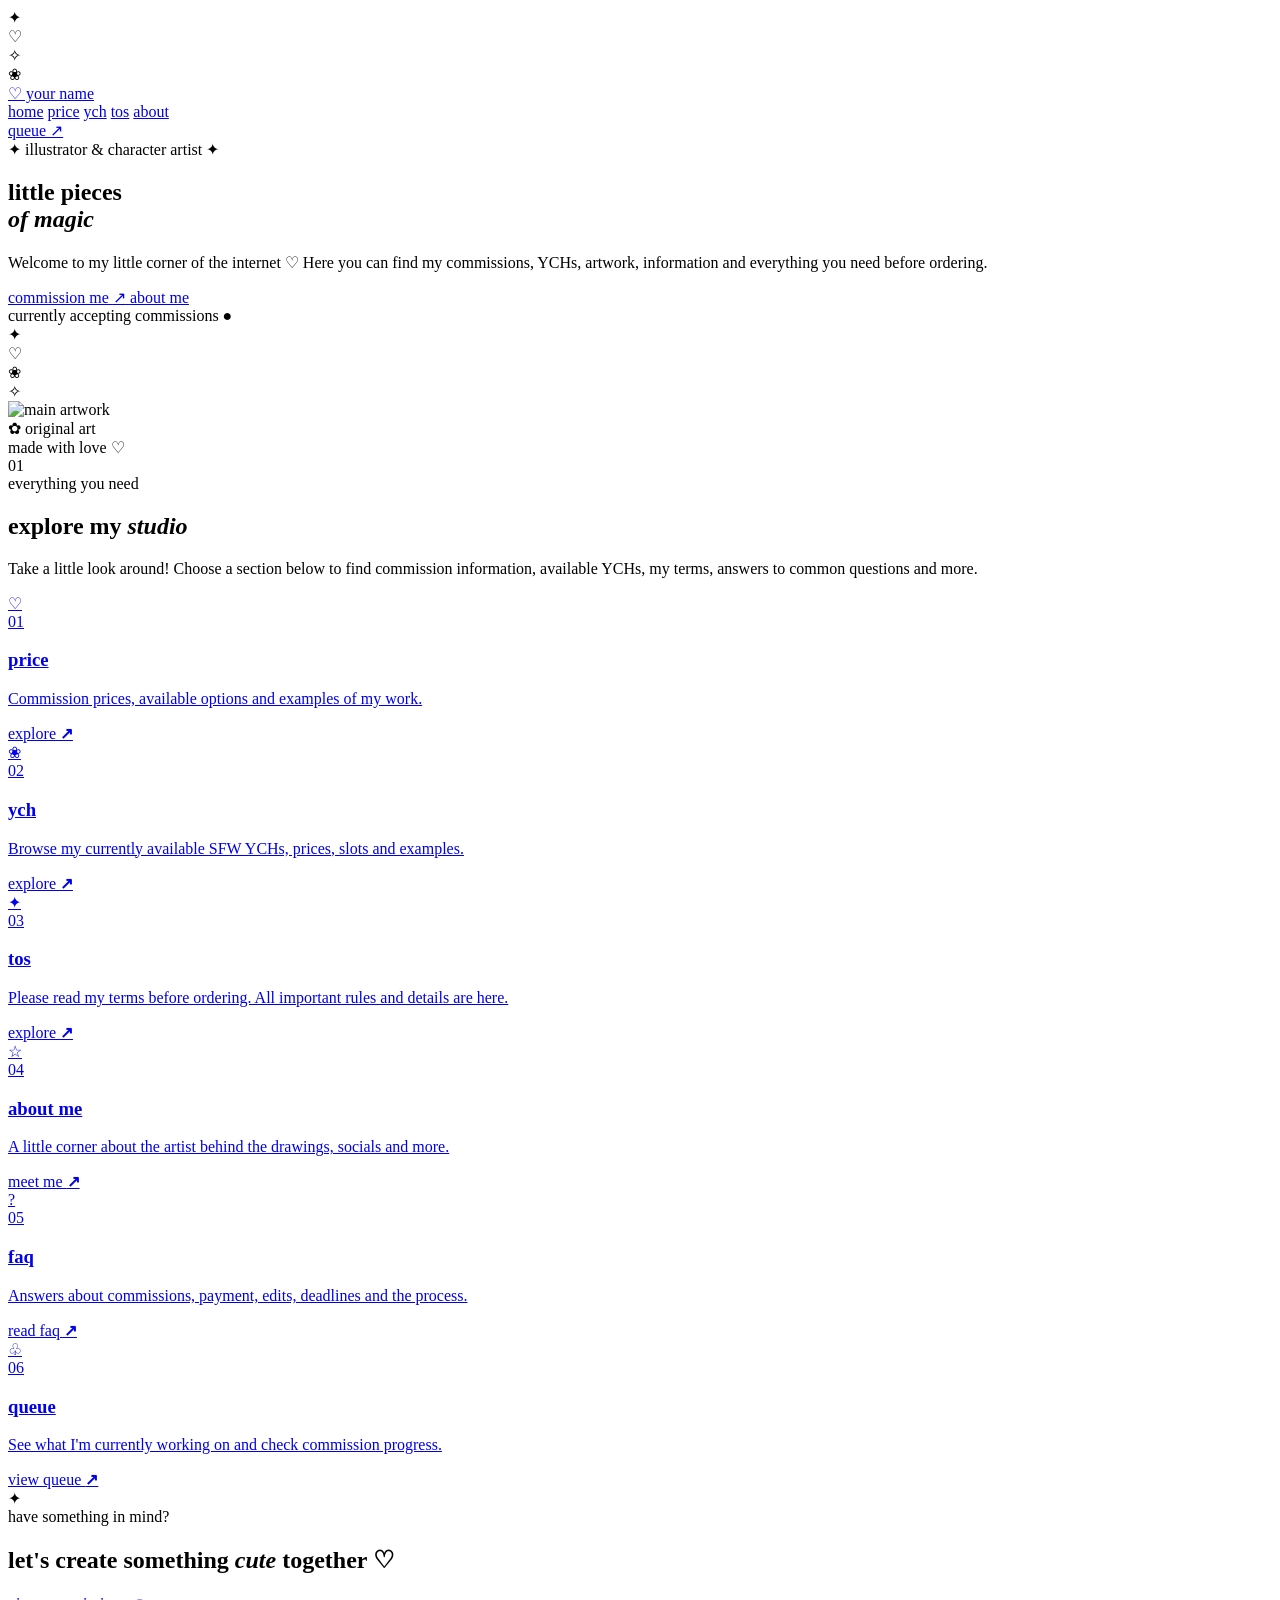
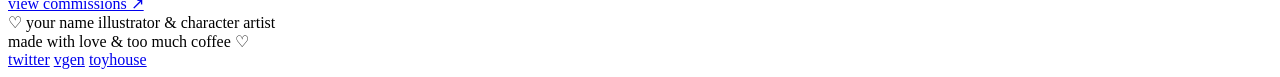
==== index.html @ 86d40942 "Create index.html" ====
<!DOCTYPE html>
<html lang="en">
<head>
    <meta charset="UTF-8">
    <meta name="viewport" content="width=device-width, initial-scale=1.0">

    <title>♡ artist portfolio</title>

    <link rel="stylesheet" href="css/style.css">

    <!-- Google Fonts -->
    <link rel="preconnect" href="https://fonts.googleapis.com">
    <link rel="preconnect" href="https://fonts.gstatic.com" crossorigin>

    <link href="https://fonts.googleapis.com/css2?family=DM+Sans:wght@400;500;600&family=Playfair+Display:ital,wght@0,500;0,600;1,500&display=swap" rel="stylesheet">
</head>

<body>

<!-- =========================================================
     FLOATING DECORATIONS
========================================================= -->

<div class="decor decor-1">✦</div>
<div class="decor decor-2">♡</div>
<div class="decor decor-3">✧</div>
<div class="decor decor-4">❀</div>


<!-- =========================================================
     MAIN PAGE
========================================================= -->

<main class="page">

    <!-- TOP NAV -->
    <header class="topbar">

        <a href="index.html" class="logo">
            <span>♡</span>
            your name
        </a>

        <nav class="navigation">
            <a href="index.html" class="active">home</a>
            <a href="price.html">price</a>
            <a href="ych.html">ych</a>
            <a href="tos.html">tos</a>
            <a href="about.html">about</a>
        </nav>

        <a href="queue.html" class="queue-mini">
            queue ↗
        </a>

    </header>


    <!-- =====================================================
         HERO
    ====================================================== -->

    <section class="hero">

        <!-- LEFT -->
        <div class="hero-content">

            <div class="tiny-label">
                ✦ illustrator & character artist ✦
            </div>

            <h1>
                little pieces<br>
                <em>of magic</em>
            </h1>

            <p class="hero-description">
                Welcome to my little corner of the internet ♡
                Here you can find my commissions, YCHs, artwork,
                information and everything you need before ordering.
            </p>

            <div class="hero-buttons">

                <a href="price.html" class="button primary">
                    commission me
                    <span>↗</span>
                </a>

                <a href="about.html" class="button secondary">
                    about me
                </a>

            </div>

            <div class="hero-note">
                currently accepting commissions
                <span>●</span>
            </div>

        </div>


        <!-- RIGHT IMAGE -->
        <div class="hero-art">

            <div class="art-frame">

                <div class="art-corner top-left">✦</div>
                <div class="art-corner top-right">♡</div>
                <div class="art-corner bottom-left">❀</div>
                <div class="art-corner bottom-right">✧</div>

                <img src="images/main.png" alt="main artwork">

            </div>

            <div class="floating-tag tag-one">
                ✿ original art
            </div>

            <div class="floating-tag tag-two">
                made with love ♡
            </div>

        </div>

    </section>


    <!-- =====================================================
         INTRO
    ====================================================== -->

    <section class="intro">

        <div class="section-heading">

            <span class="section-number">01</span>

            <div>
                <span class="small-title">everything you need</span>

                <h2>
                    explore my <em>studio</em>
                </h2>
            </div>

        </div>

        <p class="intro-text">
            Take a little look around! Choose a section below
            to find commission information, available YCHs,
            my terms, answers to common questions and more.
        </p>

    </section>


    <!-- =====================================================
         MENU CARDS
    ====================================================== -->

    <section class="menu-grid">


        <!-- PRICE -->
        <a href="price.html" class="menu-card">

            <div class="card-icon">
                ♡
            </div>

            <div class="card-content">

                <span class="card-number">01</span>

                <h3>price</h3>

                <p>
                    Commission prices, available options
                    and examples of my work.
                </p>

                <span class="card-link">
                    explore <b>↗</b>
                </span>

            </div>

        </a>


        <!-- YCH -->
        <a href="ych.html" class="menu-card">

            <div class="card-icon">
                ❀
            </div>

            <div class="card-content">

                <span class="card-number">02</span>

                <h3>ych</h3>

                <p>
                    Browse my currently available SFW YCHs,
                    prices, slots and examples.
                </p>

                <span class="card-link">
                    explore <b>↗</b>
                </span>

            </div>

        </a>


        <!-- TOS -->
        <a href="tos.html" class="menu-card">

            <div class="card-icon">
                ✦
            </div>

            <div class="card-content">

                <span class="card-number">03</span>

                <h3>tos</h3>

                <p>
                    Please read my terms before ordering.
                    All important rules and details are here.
                </p>

                <span class="card-link">
                    explore <b>↗</b>
                </span>

            </div>

        </a>


        <!-- ABOUT -->
        <a href="about.html" class="menu-card">

            <div class="card-icon">
                ☆
            </div>

            <div class="card-content">

                <span class="card-number">04</span>

                <h3>about me</h3>

                <p>
                    A little corner about the artist behind
                    the drawings, socials and more.
                </p>

                <span class="card-link">
                    meet me <b>↗</b>
                </span>

            </div>

        </a>


        <!-- FAQ -->
        <a href="faq.html" class="menu-card">

            <div class="card-icon">
                ?
            </div>

            <div class="card-content">

                <span class="card-number">05</span>

                <h3>faq</h3>

                <p>
                    Answers about commissions, payment,
                    edits, deadlines and the process.
                </p>

                <span class="card-link">
                    read faq <b>↗</b>
                </span>

            </div>

        </a>


        <!-- QUEUE -->
        <a href="queue.html" class="menu-card featured">

            <div class="card-icon">
                ♧
            </div>

            <div class="card-content">

                <span class="card-number">06</span>

                <h3>queue</h3>

                <p>
                    See what I'm currently working on
                    and check commission progress.
                </p>

                <span class="card-link">
                    view queue <b>↗</b>
                </span>

            </div>

        </a>

    </section>


    <!-- =====================================================
         LITTLE CTA
    ====================================================== -->

    <section class="cta">

        <div class="cta-decoration">✦</div>

        <div>

            <span class="small-title">
                have something in mind?
            </span>

            <h2>
                let's create something
                <em>cute</em> together ♡
            </h2>

        </div>

        <a href="price.html" class="button primary">
            view commissions ↗
        </a>

    </section>


    <!-- =====================================================
         FOOTER
    ====================================================== -->

    <footer>

        <div class="footer-left">
            <span class="footer-logo">♡ your name</span>
            <span>illustrator & character artist</span>
        </div>

        <div class="footer-center">
            made with love & too much coffee ♡
        </div>

        <div class="footer-right">

            <a href="#" target="_blank">twitter</a>
            <a href="#" target="_blank">vgen</a>
            <a href="#" target="_blank">toyhouse</a>

        </div>

    </footer>

</main>

</body>
</html>
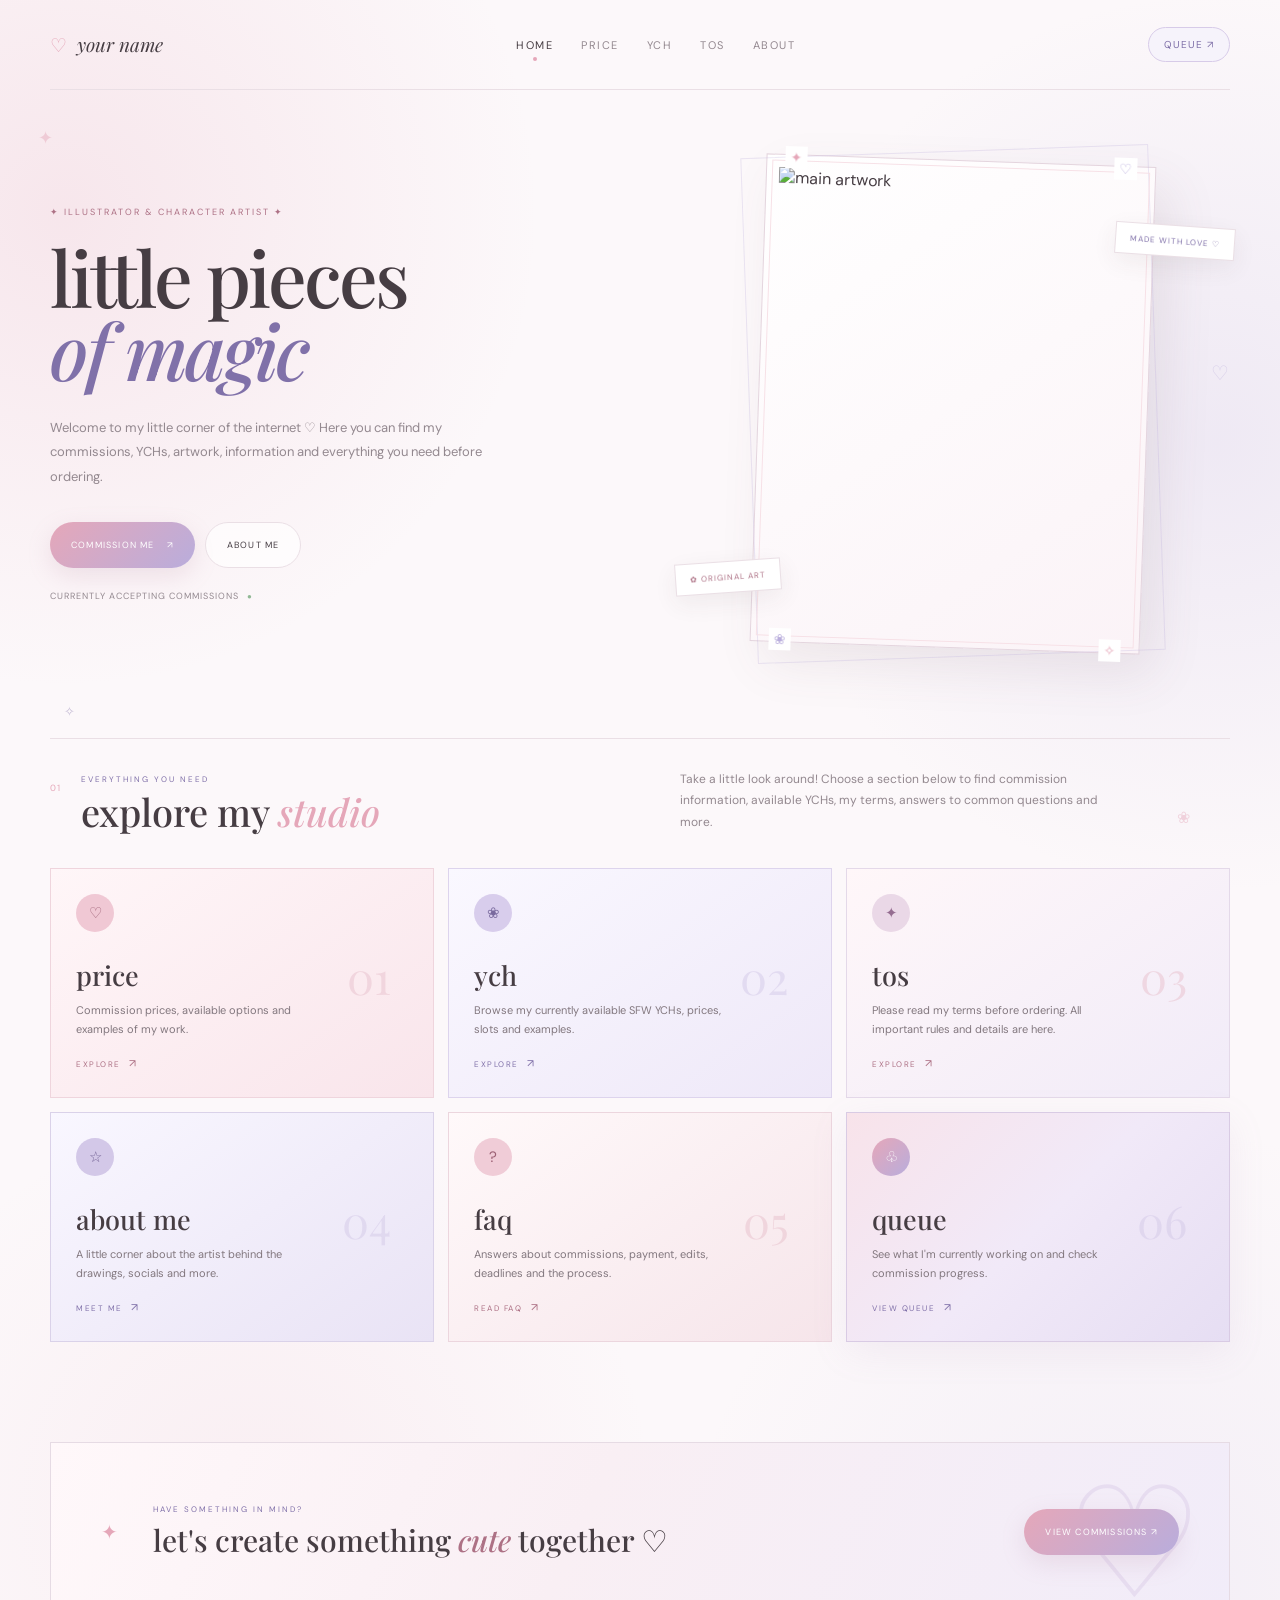
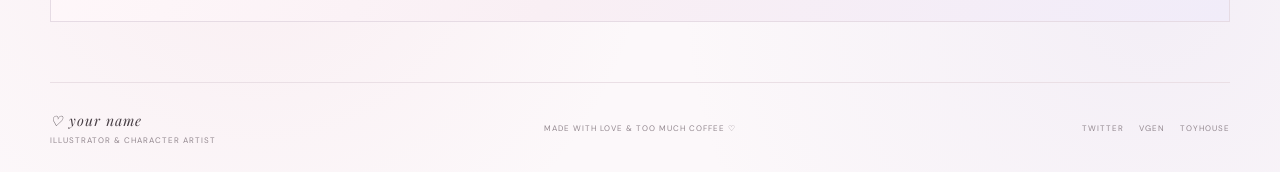
==== commit 2eacdd29: "Update index.html" ====
--- a/index.html
+++ b/index.html
@@ -45,7 +45,7 @@
             <a href="index.html" class="active">home</a>
             <a href="price.html">price</a>
             <a href="ych.html">ych</a>
-            <a href="tos.html">tos</a>
+            <a href="faq">tos</a>
             <a href="about.html">about</a>
         </nav>
 
--- a/css/style.css
+++ b/css/style.css
@@ -0,0 +1,1464 @@
+/* =========================================================
+   ✦ WEBSITE
+   soft pink + lavender edition
+========================================================= */
+
+:root {
+
+    /* MAIN PALETTE */
+    --bg: #fcf8fa;
+    --paper: #ffffff;
+
+    --pink: #e5a7b9;
+    --pink-dark: #ad7185;
+    --pink-light: #f7e1e7;
+    --pink-pale: #fdf0f4;
+
+    --lavender: #b9addc;
+    --lavender-dark: #8071a9;
+    --lavender-light: #ebe6f6;
+    --lavender-pale: #f6f3fb;
+
+    --text: #463d43;
+    --muted: #93888f;
+
+    --border: #eadfe5;
+
+    --serif: "Playfair Display", serif;
+    --sans: "DM Sans", sans-serif;
+}
+
+
+/* =========================================================
+   RESET
+========================================================= */
+
+* {
+    box-sizing: border-box;
+    margin: 0;
+    padding: 0;
+}
+
+html {
+    scroll-behavior: smooth;
+}
+
+body {
+
+    color: var(--text);
+
+    font-family: var(--sans);
+
+    min-height: 100vh;
+
+    overflow-x: hidden;
+
+    background:
+
+        /* pink glow */
+        radial-gradient(
+            circle at 5% 12%,
+            rgba(229,167,185,.22),
+            transparent 24%
+        ),
+
+        /* lavender glow */
+        radial-gradient(
+            circle at 95% 25%,
+            rgba(185,173,220,.20),
+            transparent 25%
+        ),
+
+        /* lower pink */
+        radial-gradient(
+            circle at 20% 85%,
+            rgba(229,167,185,.12),
+            transparent 22%
+        ),
+
+        /* lower lavender */
+        radial-gradient(
+            circle at 90% 90%,
+            rgba(185,173,220,.13),
+            transparent 24%
+        ),
+
+        var(--bg);
+}
+
+a {
+    color: inherit;
+    text-decoration: none;
+}
+
+
+/* =========================================================
+   FLOATING DECORATIONS
+========================================================= */
+
+.decor {
+
+    position: fixed;
+
+    color: var(--pink);
+
+    opacity: .45;
+
+    pointer-events: none;
+
+    z-index: 0;
+
+    animation: float 5s ease-in-out infinite;
+}
+
+.decor-1 {
+    top: 14%;
+    left: 3%;
+    font-size: 18px;
+}
+
+.decor-2 {
+    top: 40%;
+    right: 4%;
+    color: var(--lavender);
+    font-size: 20px;
+    animation-delay: 1s;
+}
+
+.decor-3 {
+    bottom: 20%;
+    left: 5%;
+    color: var(--lavender-dark);
+    font-size: 13px;
+    animation-delay: 2s;
+}
+
+.decor-4 {
+    bottom: 8%;
+    right: 7%;
+    font-size: 16px;
+    animation-delay: 3s;
+}
+
+@keyframes float {
+
+    0%,100% {
+        transform: translateY(0) rotate(0deg);
+    }
+
+    50% {
+        transform: translateY(-8px) rotate(8deg);
+    }
+
+}
+
+
+/* =========================================================
+   PAGE
+========================================================= */
+
+.page {
+
+    position: relative;
+
+    z-index: 1;
+
+    width: min(1180px, calc(100% - 40px));
+
+    margin: auto;
+}
+
+
+/* =========================================================
+   TOPBAR
+========================================================= */
+
+.topbar {
+
+    min-height: 90px;
+
+    display: flex;
+
+    align-items: center;
+
+    justify-content: space-between;
+
+    gap: 30px;
+
+    border-bottom: 1px solid var(--border);
+}
+
+
+/* LOGO */
+
+.logo {
+
+    font-family: var(--serif);
+
+    font-size: 19px;
+
+    font-style: italic;
+
+    white-space: nowrap;
+}
+
+.logo span {
+
+    color: var(--pink);
+
+    font-family: var(--sans);
+
+    font-style: normal;
+
+    margin-right: 5px;
+}
+
+
+/* NAV */
+
+.navigation {
+
+    display: flex;
+
+    align-items: center;
+
+    gap: 28px;
+}
+
+.navigation a {
+
+    position: relative;
+
+    font-size: 11px;
+
+    text-transform: uppercase;
+
+    letter-spacing: 1.5px;
+
+    color: var(--muted);
+
+    transition: .25s ease;
+}
+
+.navigation a:hover,
+.navigation a.active {
+
+    color: var(--text);
+}
+
+.navigation a.active::after {
+
+    content: "";
+
+    position: absolute;
+
+    width: 4px;
+    height: 4px;
+
+    border-radius: 50%;
+
+    background: var(--pink);
+
+    left: 50%;
+
+    bottom: -9px;
+
+    transform: translateX(-50%);
+}
+
+
+/* QUEUE BUTTON */
+
+.queue-mini {
+
+    border: 1px solid #d7cbe8;
+
+    background: var(--lavender-pale);
+
+    color: var(--lavender-dark);
+
+    padding: 10px 15px;
+
+    border-radius: 100px;
+
+    font-size: 10px;
+
+    text-transform: uppercase;
+
+    letter-spacing: 1px;
+
+    transition: .25s ease;
+}
+
+.queue-mini:hover {
+
+    background: var(--lavender);
+
+    border-color: var(--lavender);
+
+    color: white;
+
+    transform: translateY(-2px);
+}
+
+
+/* =========================================================
+   HERO
+========================================================= */
+
+.hero {
+
+    min-height: 610px;
+
+    display: grid;
+
+    grid-template-columns: 1fr 1fr;
+
+    align-items: center;
+
+    gap: 70px;
+
+    padding: 70px 0 90px;
+}
+
+
+/* HERO CONTENT */
+
+.tiny-label {
+
+    color: var(--pink-dark);
+
+    text-transform: uppercase;
+
+    letter-spacing: 2px;
+
+    font-size: 9px;
+
+    margin-bottom: 22px;
+}
+
+.hero h1 {
+
+    font-family: var(--serif);
+
+    font-size: clamp(55px, 6vw, 82px);
+
+    font-weight: 500;
+
+    line-height: .95;
+
+    letter-spacing: -3px;
+
+    margin-bottom: 30px;
+}
+
+.hero h1 em {
+
+    color: var(--lavender-dark);
+
+    font-weight: 500;
+}
+
+
+.hero-description {
+
+    max-width: 460px;
+
+    color: var(--muted);
+
+    font-size: 13px;
+
+    line-height: 1.9;
+
+    margin-bottom: 32px;
+}
+
+
+/* HERO BUTTONS */
+
+.hero-buttons {
+
+    display: flex;
+
+    gap: 10px;
+
+    align-items: center;
+
+    flex-wrap: wrap;
+}
+
+.button {
+
+    display: inline-flex;
+
+    align-items: center;
+
+    justify-content: center;
+
+    gap: 12px;
+
+    min-height: 46px;
+
+    padding: 0 21px;
+
+    border-radius: 100px;
+
+    text-transform: uppercase;
+
+    letter-spacing: 1.2px;
+
+    font-size: 9px;
+
+    transition: .3s ease;
+}
+
+.button.primary {
+
+    background: linear-gradient(
+        135deg,
+        var(--pink),
+        var(--lavender)
+    );
+
+    color: white;
+
+    box-shadow:
+        0 8px 25px rgba(180,130,155,.18);
+}
+
+.button.primary:hover {
+
+    background: linear-gradient(
+        135deg,
+        var(--pink-dark),
+        var(--lavender-dark)
+    );
+
+    transform: translateY(-3px);
+
+    box-shadow:
+        0 12px 30px rgba(160,110,145,.25);
+}
+
+.button.secondary {
+
+    border: 1px solid var(--border);
+
+    background: rgba(255,255,255,.65);
+}
+
+.button.secondary:hover {
+
+    border-color: var(--lavender);
+
+    color: var(--lavender-dark);
+
+    transform: translateY(-3px);
+}
+
+
+.hero-note {
+
+    margin-top: 22px;
+
+    font-size: 9px;
+
+    text-transform: uppercase;
+
+    letter-spacing: 1px;
+
+    color: var(--muted);
+}
+
+.hero-note span {
+
+    color: #91b895;
+
+    font-size: 8px;
+
+    margin-left: 5px;
+}
+
+
+/* =========================================================
+   HERO IMAGE
+========================================================= */
+
+.hero-art {
+
+    position: relative;
+
+    display: flex;
+
+    justify-content: center;
+
+    align-items: center;
+}
+
+.art-frame {
+
+    position: relative;
+
+    width: min(390px, 90%);
+
+    aspect-ratio: 4 / 5;
+
+    padding: 12px;
+
+    background:
+        linear-gradient(
+            145deg,
+            #ffffff,
+            #fbf3f7
+        );
+
+    border: 1px solid #e4d5de;
+
+    transform: rotate(2deg);
+
+    box-shadow:
+        15px 20px 50px rgba(110,75,90,.10);
+}
+
+.art-frame::before {
+
+    content: "";
+
+    position: absolute;
+
+    inset: 5px;
+
+    border: 1px solid var(--pink-light);
+
+    pointer-events: none;
+}
+
+.art-frame::after {
+
+    content: "";
+
+    position: absolute;
+
+    inset: -10px;
+
+    border: 1px solid rgba(185,173,220,.28);
+
+    z-index: -1;
+
+    transform: rotate(-4deg);
+}
+
+.art-frame img {
+
+    width: 100%;
+
+    height: 100%;
+
+    display: block;
+
+    object-fit: cover;
+}
+
+
+/* CORNERS */
+
+.art-corner {
+
+    position: absolute;
+
+    z-index: 2;
+
+    color: var(--pink);
+
+    font-size: 14px;
+
+    background: white;
+
+    padding: 2px 5px;
+}
+
+.top-left {
+    top: -9px;
+    left: 18px;
+}
+
+.top-right {
+    top: -9px;
+    right: 18px;
+    color: var(--lavender);
+}
+
+.bottom-left {
+    bottom: -9px;
+    left: 18px;
+    color: var(--lavender);
+}
+
+.bottom-right {
+    bottom: -9px;
+    right: 18px;
+}
+
+
+/* FLOATING TAGS */
+
+.floating-tag {
+
+    position: absolute;
+
+    background: white;
+
+    border: 1px solid var(--border);
+
+    padding: 10px 14px;
+
+    font-size: 8px;
+
+    text-transform: uppercase;
+
+    letter-spacing: 1px;
+
+    box-shadow:
+        0 8px 25px rgba(70,50,50,.07);
+}
+
+.tag-one {
+
+    left: 0;
+
+    bottom: 55px;
+
+    color: var(--pink-dark);
+
+    transform: rotate(-4deg);
+}
+
+.tag-two {
+
+    right: -5px;
+
+    top: 65px;
+
+    color: var(--lavender-dark);
+
+    transform: rotate(4deg);
+}
+
+
+/* =========================================================
+   INTRO
+========================================================= */
+
+.intro {
+
+    display: grid;
+
+    grid-template-columns: 1fr 1fr;
+
+    gap: 80px;
+
+    align-items: end;
+
+    padding: 30px 0 35px;
+
+    border-top: 1px solid var(--border);
+}
+
+.section-heading {
+
+    display: flex;
+
+    gap: 20px;
+
+    align-items: flex-start;
+}
+
+.section-number {
+
+    color: var(--pink);
+
+    font-size: 9px;
+
+    letter-spacing: 1px;
+
+    padding-top: 8px;
+}
+
+.small-title {
+
+    display: block;
+
+    color: var(--lavender-dark);
+
+    font-size: 8px;
+
+    text-transform: uppercase;
+
+    letter-spacing: 2px;
+
+    margin-bottom: 7px;
+}
+
+.intro h2 {
+
+    font-family: var(--serif);
+
+    font-weight: 500;
+
+    font-size: 38px;
+
+    line-height: 1.1;
+}
+
+.intro h2 em {
+
+    color: var(--pink);
+
+    font-weight: 500;
+}
+
+.intro-text {
+
+    color: var(--muted);
+
+    font-size: 12px;
+
+    line-height: 1.8;
+
+    max-width: 430px;
+}
+
+
+/* =========================================================
+   MENU GRID
+========================================================= */
+
+.menu-grid {
+
+    display: grid;
+
+    grid-template-columns: repeat(3, 1fr);
+
+    gap: 14px;
+
+    padding-bottom: 100px;
+}
+
+
+/* =========================================================
+   CARDS
+========================================================= */
+
+.menu-card {
+
+    position: relative;
+
+    min-height: 230px;
+
+    padding: 25px;
+
+    border: 1px solid transparent;
+
+    display: flex;
+
+    flex-direction: column;
+
+    justify-content: space-between;
+
+    overflow: hidden;
+
+    transition:
+        transform .3s ease,
+        box-shadow .3s ease,
+        border-color .3s ease;
+}
+
+
+/* -------------------------
+   INDIVIDUAL COLORS
+------------------------- */
+
+
+/* PRICE — pink */
+
+.menu-card:nth-child(1) {
+
+    background:
+        linear-gradient(
+            145deg,
+            #fff6f8,
+            #f9e5eb
+        );
+
+    border-color: #efd5dd;
+}
+
+.menu-card:nth-child(1) .card-icon {
+
+    background: #f0c8d4;
+
+    color: #9d6075;
+}
+
+
+/* YCH — lavender */
+
+.menu-card:nth-child(2) {
+
+    background:
+        linear-gradient(
+            145deg,
+            #faf8ff,
+            #eee8f8
+        );
+
+    border-color: #ddd4ed;
+}
+
+.menu-card:nth-child(2) .card-icon {
+
+    background: #d8cdec;
+
+    color: #796a9e;
+}
+
+
+/* TOS — pink/lavender */
+
+.menu-card:nth-child(3) {
+
+    background:
+        linear-gradient(
+            145deg,
+            #fff7f9,
+            #f1ebf8
+        );
+
+    border-color: #e4d9e9;
+}
+
+.menu-card:nth-child(3) .card-icon {
+
+    background: #ead8e7;
+
+    color: #956d91;
+}
+
+
+/* ABOUT — lavender */
+
+.menu-card:nth-child(4) {
+
+    background:
+        linear-gradient(
+            145deg,
+            #f9f7ff,
+            #e9e3f5
+        );
+
+    border-color: #dad2e9;
+}
+
+.menu-card:nth-child(4) .card-icon {
+
+    background: #d3c8e8;
+
+    color: #756497;
+}
+
+
+/* FAQ — soft pink */
+
+.menu-card:nth-child(5) {
+
+    background:
+        linear-gradient(
+            145deg,
+            #fff9fa,
+            #f6e5ea
+        );
+
+    border-color: #ecd6de;
+}
+
+.menu-card:nth-child(5) .card-icon {
+
+    background: #f0ccd7;
+
+    color: #9c6074;
+}
+
+
+/* QUEUE — strongest mixed */
+
+.menu-card:nth-child(6) {
+
+    background:
+        linear-gradient(
+            135deg,
+            #f8e3ea 0%,
+            #f1e9f8 50%,
+            #e6def3 100%
+        );
+
+    border-color: #d9cbe4;
+
+    box-shadow:
+        0 10px 35px rgba(165,135,180,.10);
+}
+
+.menu-card:nth-child(6) .card-icon {
+
+    background:
+        linear-gradient(
+            135deg,
+            var(--pink),
+            var(--lavender)
+        );
+
+    color: white;
+}
+
+
+/* HOVER */
+
+.menu-card:hover {
+
+    transform: translateY(-7px);
+
+    box-shadow:
+        0 18px 45px rgba(100,60,80,.10);
+}
+
+.menu-card:nth-child(1):hover {
+
+    border-color: #e5b4c2;
+}
+
+.menu-card:nth-child(2):hover {
+
+    border-color: #c7b9e1;
+}
+
+.menu-card:nth-child(3):hover {
+
+    border-color: #d7bfd7;
+}
+
+.menu-card:nth-child(4):hover {
+
+    border-color: #c4b7df;
+}
+
+.menu-card:nth-child(5):hover {
+
+    border-color: #e5b8c6;
+}
+
+.menu-card:nth-child(6):hover {
+
+    border-color: #c8b6da;
+}
+
+
+/* BIG BACKGROUND NUMBER */
+
+.card-number {
+
+    position: absolute;
+
+    right: 17px;
+
+    top: 12px;
+
+    font-family: var(--serif);
+
+    font-size: 45px;
+
+    line-height: 1;
+
+    opacity: .55;
+}
+
+.menu-card:nth-child(odd) .card-number {
+
+    color: #e9c4cf;
+}
+
+.menu-card:nth-child(even) .card-number {
+
+    color: #d6cce9;
+}
+
+
+/* ICON */
+
+.card-icon {
+
+    width: 38px;
+
+    height: 38px;
+
+    border-radius: 50%;
+
+    display: flex;
+
+    align-items: center;
+
+    justify-content: center;
+
+    font-size: 15px;
+
+    transition: .3s ease;
+}
+
+.menu-card:hover .card-icon {
+
+    transform:
+        rotate(8deg)
+        scale(1.06);
+}
+
+
+/* CONTENT */
+
+.card-content {
+
+    position: relative;
+
+    z-index: 1;
+}
+
+.card-content h3 {
+
+    font-family: var(--serif);
+
+    font-size: 27px;
+
+    font-weight: 500;
+
+    margin: 15px 0 8px;
+}
+
+.card-content p {
+
+    color: #82777e;
+
+    font-size: 11px;
+
+    line-height: 1.7;
+
+    max-width: 250px;
+}
+
+
+/* CARD LINK */
+
+.card-link {
+
+    display: inline-block;
+
+    margin-top: 18px;
+
+    font-size: 8px;
+
+    text-transform: uppercase;
+
+    letter-spacing: 1.5px;
+}
+
+.menu-card:nth-child(odd) .card-link {
+
+    color: var(--pink-dark);
+}
+
+.menu-card:nth-child(even) .card-link {
+
+    color: var(--lavender-dark);
+}
+
+.card-link b {
+
+    margin-left: 5px;
+
+    font-size: 11px;
+
+    font-weight: 400;
+
+    transition: .25s ease;
+}
+
+.menu-card:hover .card-link b {
+
+    margin-left: 9px;
+}
+
+
+/* =========================================================
+   CTA
+========================================================= */
+
+.cta {
+
+    position: relative;
+
+    border: 1px solid #e6dbe4;
+
+    background:
+
+        linear-gradient(
+            115deg,
+            #fff8fa 0%,
+            #f9eff4 45%,
+            #f1ecf9 100%
+        );
+
+    padding: 45px 50px;
+
+    display: flex;
+
+    align-items: center;
+
+    justify-content: space-between;
+
+    gap: 35px;
+
+    margin-bottom: 60px;
+
+    overflow: visible;
+
+    min-height: 180px;
+}
+
+
+/* DECORATIVE HEART */
+
+.cta::after {
+
+    content: "♡";
+
+    position: absolute;
+
+    right: 25px;
+
+    top: 50%;
+
+    transform: translateY(-50%);
+
+    font-family: var(--serif);
+
+    font-size: 155px;
+
+    line-height: 1;
+
+    color: #d8c9e7;
+
+    opacity: .42;
+
+    pointer-events: none;
+
+    z-index: 0;
+}
+
+.cta-decoration {
+
+    position: relative;
+
+    z-index: 2;
+
+    color: var(--pink);
+
+    font-size: 20px;
+
+    flex-shrink: 0;
+}
+
+.cta > div:nth-child(2) {
+
+    position: relative;
+
+    z-index: 2;
+
+    flex: 1;
+}
+
+.cta h2 {
+
+    font-family: var(--serif);
+
+    font-size: 30px;
+
+    font-weight: 500;
+
+    line-height: 1.3;
+
+    max-width: 580px;
+}
+
+.cta h2 em {
+
+    color: var(--pink-dark);
+
+    font-weight: 500;
+}
+
+.cta .button {
+
+    position: relative;
+
+    z-index: 3;
+
+    flex-shrink: 0;
+}
+
+
+/* =========================================================
+   FOOTER
+========================================================= */
+
+footer {
+
+    min-height: 90px;
+
+    border-top: 1px solid var(--border);
+
+    display: grid;
+
+    grid-template-columns: 1fr 1fr 1fr;
+
+    align-items: center;
+
+    gap: 20px;
+
+    font-size: 8px;
+
+    text-transform: uppercase;
+
+    letter-spacing: 1px;
+
+    color: var(--muted);
+}
+
+.footer-left {
+
+    display: flex;
+
+    flex-direction: column;
+
+    gap: 5px;
+}
+
+.footer-logo {
+
+    font-family: var(--serif);
+
+    font-style: italic;
+
+    text-transform: none;
+
+    font-size: 14px;
+
+    color: var(--text);
+}
+
+.footer-center {
+
+    text-align: center;
+}
+
+.footer-right {
+
+    display: flex;
+
+    justify-content: flex-end;
+
+    gap: 15px;
+}
+
+.footer-right a {
+
+    transition: .2s ease;
+}
+
+.footer-right a:hover {
+
+    color: var(--pink-dark);
+}
+
+
+/* =========================================================
+   MOBILE
+========================================================= */
+
+@media (max-width: 850px) {
+
+    .page {
+
+        width: min(
+            100% - 28px,
+            600px
+        );
+    }
+
+    .topbar {
+
+        min-height: 75px;
+    }
+
+    .navigation {
+
+        display: none;
+    }
+
+    .hero {
+
+        grid-template-columns: 1fr;
+
+        gap: 45px;
+
+        padding: 60px 0 70px;
+
+        text-align: center;
+    }
+
+    .hero-description {
+
+        margin-left: auto;
+
+        margin-right: auto;
+    }
+
+    .hero-buttons {
+
+        justify-content: center;
+    }
+
+    .hero-art {
+
+        order: -1;
+    }
+
+    .art-frame {
+
+        width: min(
+            340px,
+            85%
+        );
+    }
+
+    .tag-one {
+
+        left: 3%;
+    }
+
+    .tag-two {
+
+        right: 0;
+    }
+
+    .intro {
+
+        grid-template-columns: 1fr;
+
+        gap: 20px;
+    }
+
+    .intro-text {
+
+        max-width: none;
+    }
+
+    .menu-grid {
+
+        grid-template-columns:
+            repeat(2, 1fr);
+
+        padding-bottom: 70px;
+    }
+
+    .cta {
+
+        flex-direction: column;
+
+        align-items: flex-start;
+
+        padding: 35px;
+
+        min-height: 220px;
+
+        overflow: hidden;
+    }
+
+    .cta::after {
+
+        right: -10px;
+
+        bottom: -20px;
+
+        top: auto;
+
+        transform: none;
+
+        font-size: 125px;
+    }
+
+    footer {
+
+        grid-template-columns: 1fr;
+
+        padding: 25px 0;
+
+        text-align: center;
+    }
+
+    .footer-left {
+
+        align-items: center;
+    }
+
+    .footer-right {
+
+        justify-content: center;
+    }
+}
+
+
+@media (max-width: 500px) {
+
+    .hero h1 {
+
+        font-size: 53px;
+
+        letter-spacing: -2px;
+    }
+
+    .menu-grid {
+
+        grid-template-columns: 1fr;
+    }
+
+    .menu-card {
+
+        min-height: 200px;
+    }
+
+    .cta h2 {
+
+        font-size: 25px;
+    }
+
+    .cta::after {
+
+        font-size: 105px;
+
+        right: -5px;
+
+        bottom: -10px;
+    }
+
+    .queue-mini {
+
+        display: none;
+    }
+
+}
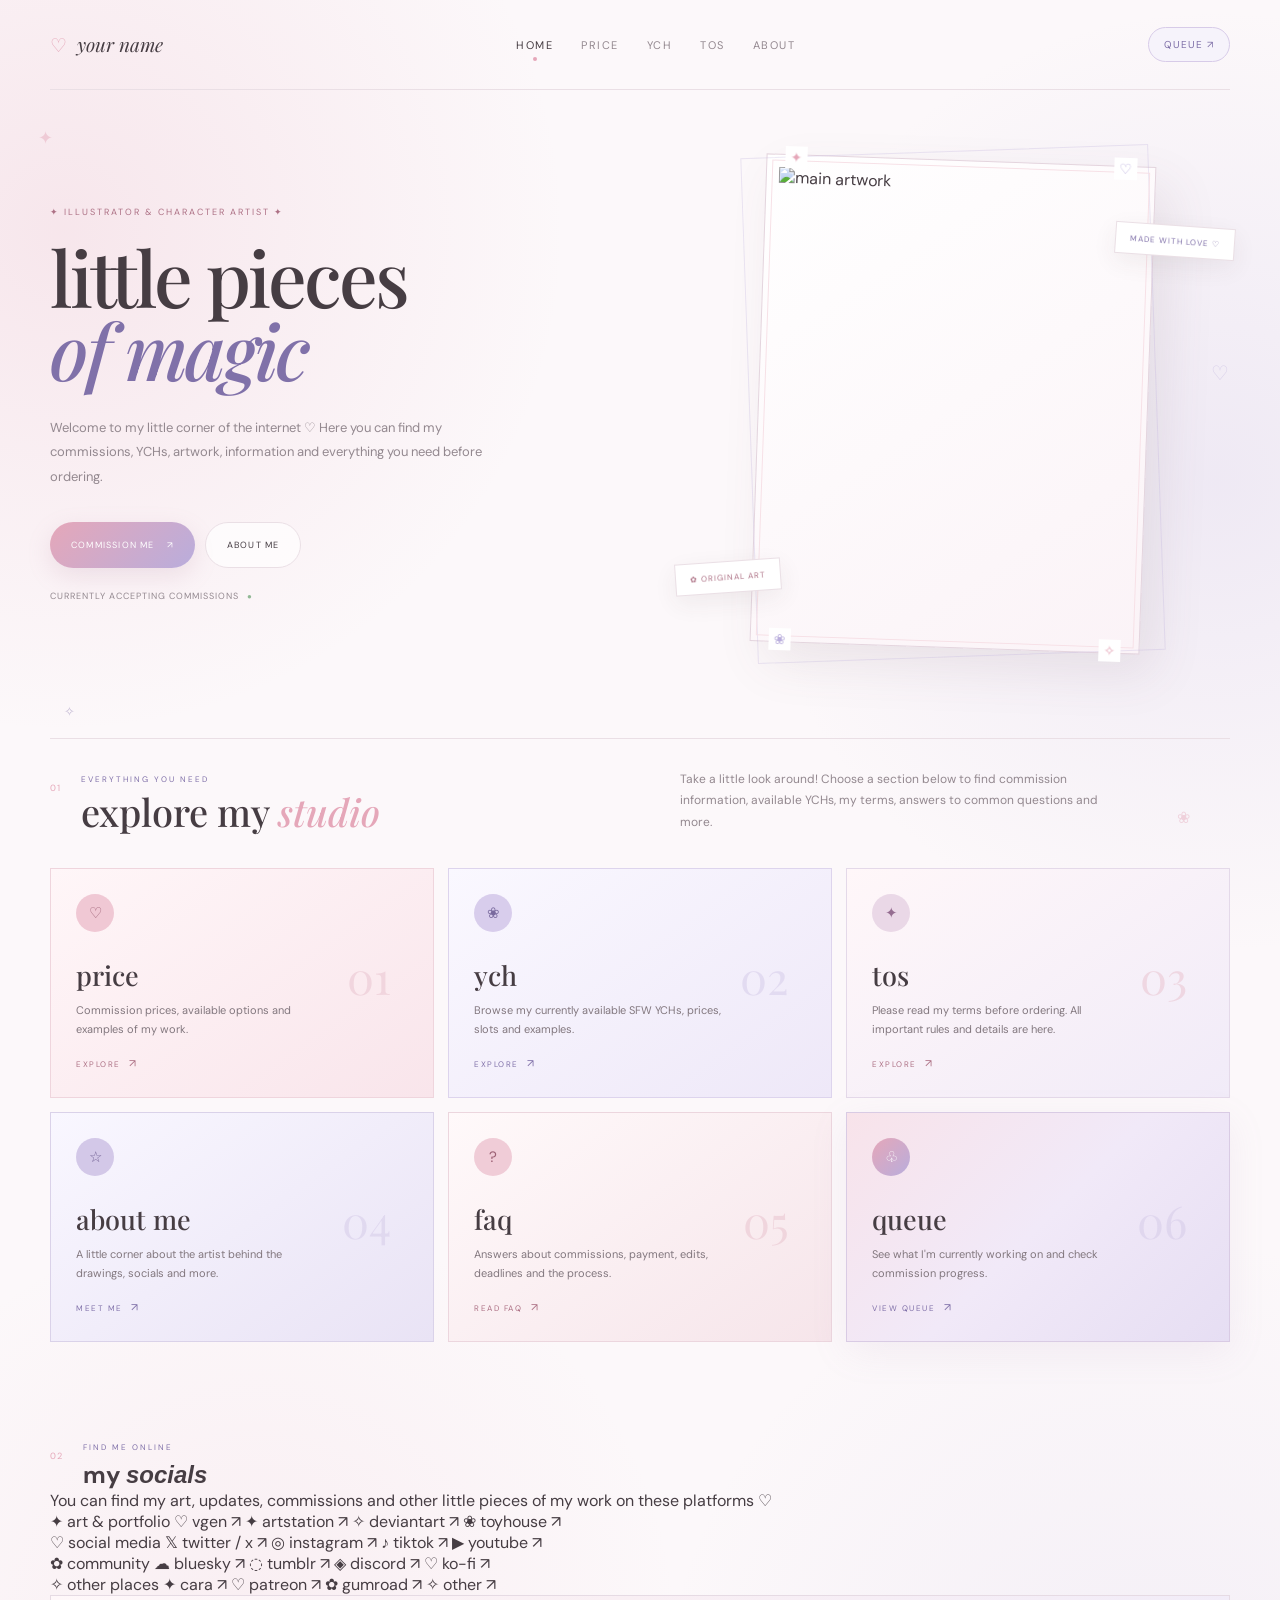
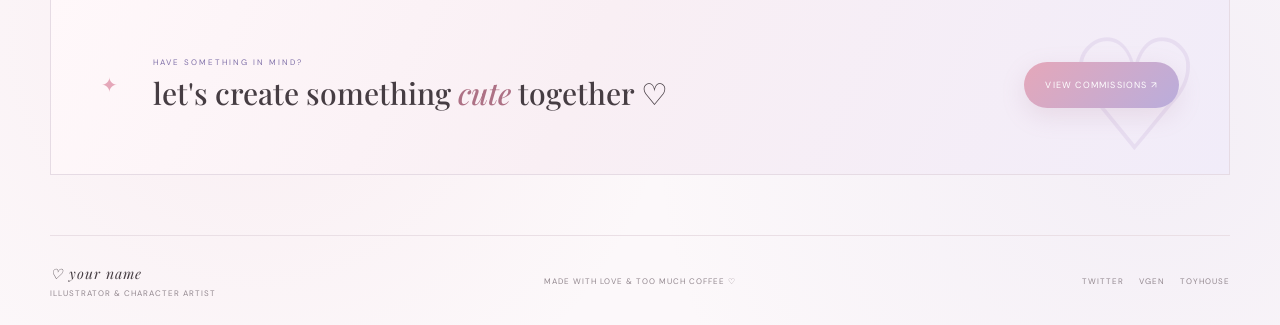
==== commit 1b00c51e: "Update index.html" ====
--- a/index.html
+++ b/index.html
@@ -327,6 +327,176 @@
 
     </section>
 
+<!-- =====================================================
+     SOCIALS
+====================================================== -->
+
+<section class="socials">
+
+<div class="section-heading">
+
+    <span class="section-number">02</span>
+
+    <div>
+        <span class="small-title">find me online</span>
+
+        <h2>
+            my <em>socials</em>
+        </h2>
+    </div>
+
+</div>
+
+<p class="socials-intro">
+    You can find my art, updates, commissions and other
+    little pieces of my work on these platforms ♡
+</p>
+
+
+<div class="socials-list">
+
+    <!-- ART / PORTFOLIO -->
+
+    <div class="socials-category">
+
+        <span class="socials-category-title">
+            ✦ art & portfolio
+        </span>
+
+        <a href="#" target="_blank" class="social-link">
+            <span class="social-icon">♡</span>
+            <span class="social-name">vgen</span>
+            <span class="social-arrow">↗</span>
+        </a>
+
+        <a href="#" target="_blank" class="social-link">
+            <span class="social-icon">✦</span>
+            <span class="social-name">artstation</span>
+            <span class="social-arrow">↗</span>
+        </a>
+
+        <a href="#" target="_blank" class="social-link">
+            <span class="social-icon">✧</span>
+            <span class="social-name">deviantart</span>
+            <span class="social-arrow">↗</span>
+        </a>
+
+        <a href="#" target="_blank" class="social-link">
+            <span class="social-icon">❀</span>
+            <span class="social-name">toyhouse</span>
+            <span class="social-arrow">↗</span>
+        </a>
+
+    </div>
+
+
+    <!-- SOCIAL MEDIA -->
+
+    <div class="socials-category">
+
+        <span class="socials-category-title">
+            ♡ social media
+        </span>
+
+        <a href="#" target="_blank" class="social-link">
+            <span class="social-icon">𝕏</span>
+            <span class="social-name">twitter / x</span>
+            <span class="social-arrow">↗</span>
+        </a>
+
+        <a href="#" target="_blank" class="social-link">
+            <span class="social-icon">◎</span>
+            <span class="social-name">instagram</span>
+            <span class="social-arrow">↗</span>
+        </a>
+
+        <a href="#" target="_blank" class="social-link">
+            <span class="social-icon">♪</span>
+            <span class="social-name">tiktok</span>
+            <span class="social-arrow">↗</span>
+        </a>
+
+        <a href="#" target="_blank" class="social-link">
+            <span class="social-icon">▶</span>
+            <span class="social-name">youtube</span>
+            <span class="social-arrow">↗</span>
+        </a>
+
+    </div>
+
+
+    <!-- COMMUNITY -->
+
+    <div class="socials-category">
+
+        <span class="socials-category-title">
+            ✿ community
+        </span>
+
+        <a href="#" target="_blank" class="social-link">
+            <span class="social-icon">☁</span>
+            <span class="social-name">bluesky</span>
+            <span class="social-arrow">↗</span>
+        </a>
+
+        <a href="#" target="_blank" class="social-link">
+            <span class="social-icon">◌</span>
+            <span class="social-name">tumblr</span>
+            <span class="social-arrow">↗</span>
+        </a>
+
+        <a href="#" target="_blank" class="social-link">
+            <span class="social-icon">◈</span>
+            <span class="social-name">discord</span>
+            <span class="social-arrow">↗</span>
+        </a>
+
+        <a href="#" target="_blank" class="social-link">
+            <span class="social-icon">♡</span>
+            <span class="social-name">ko-fi</span>
+            <span class="social-arrow">↗</span>
+        </a>
+
+    </div>
+
+
+    <!-- OTHER -->
+
+    <div class="socials-category">
+
+        <span class="socials-category-title">
+            ✧ other places
+        </span>
+
+        <a href="#" target="_blank" class="social-link">
+            <span class="social-icon">✦</span>
+            <span class="social-name">cara</span>
+            <span class="social-arrow">↗</span>
+        </a>
+
+        <a href="#" target="_blank" class="social-link">
+            <span class="social-icon">♡</span>
+            <span class="social-name">patreon</span>
+            <span class="social-arrow">↗</span>
+        </a>
+
+        <a href="#" target="_blank" class="social-link">
+            <span class="social-icon">✿</span>
+            <span class="social-name">gumroad</span>
+            <span class="social-arrow">↗</span>
+        </a>
+
+        <a href="#" target="_blank" class="social-link">
+            <span class="social-icon">✧</span>
+            <span class="social-name">other</span>
+            <span class="social-arrow">↗</span>
+        </a>
+
+    </div>
+
+</div>
+
+</section>
 
     <!-- =====================================================
          LITTLE CTA
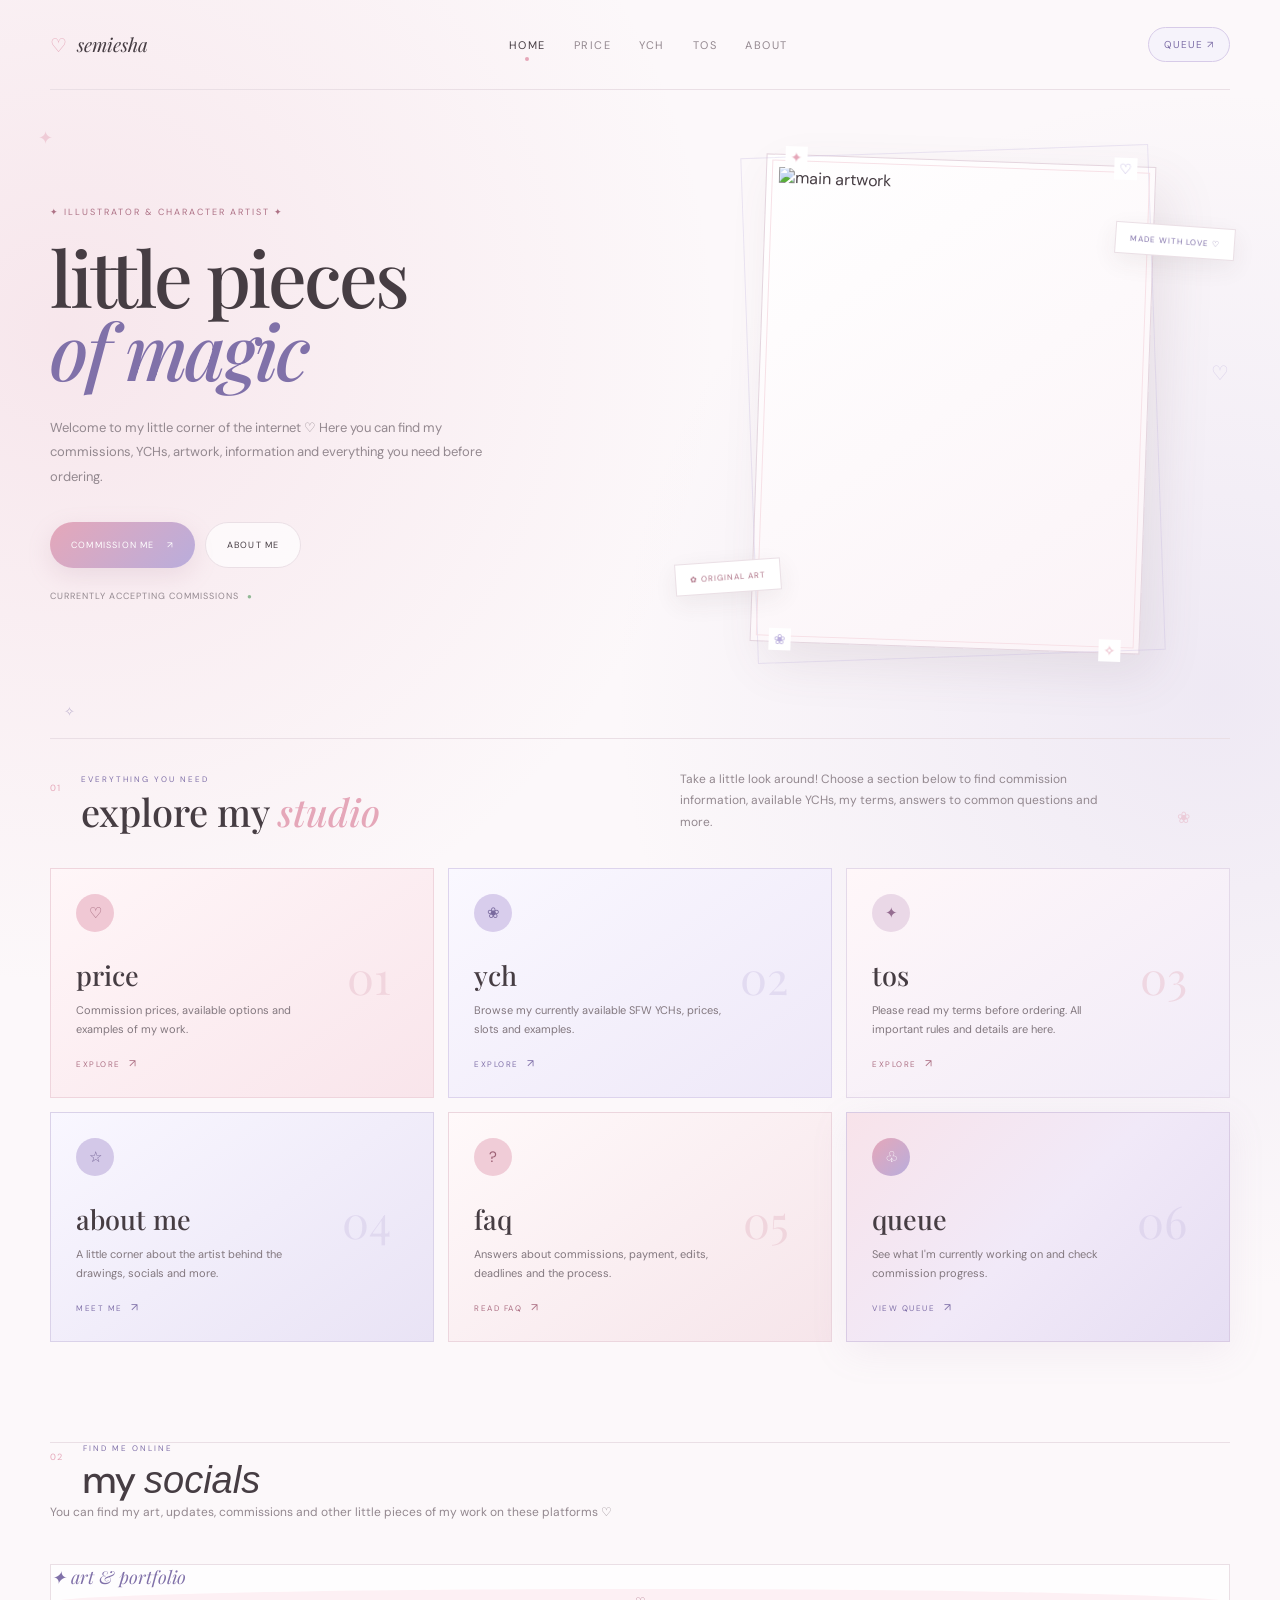
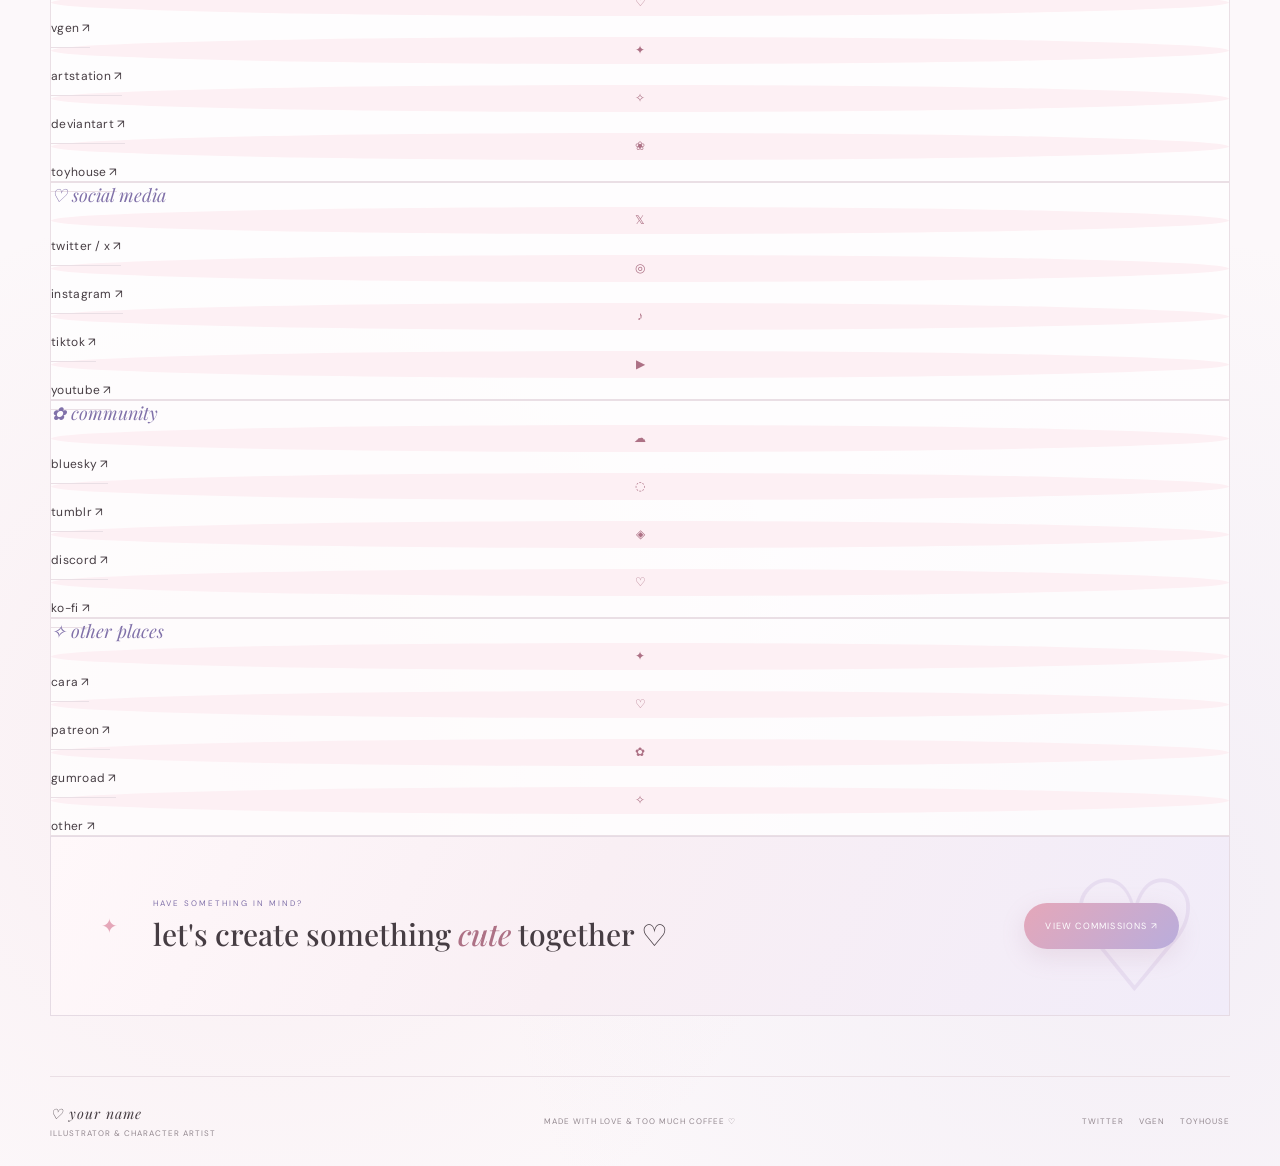
==== commit 6c158b02: "Update index.html" ====
--- a/index.html
+++ b/index.html
@@ -38,7 +38,7 @@
 
         <a href="index.html" class="logo">
             <span>♡</span>
-            your name
+            semiesha
         </a>
 
         <nav class="navigation">
@@ -111,7 +111,7 @@
                 <div class="art-corner bottom-left">❀</div>
                 <div class="art-corner bottom-right">✧</div>
 
-                <img src="images/main.png" alt="main artwork">
+                <img src="https://images-wixmp-ed30a86b8c4ca887773594c2.wixmp.com/f/684158eb-5dd3-4873-acab-42193248c0cc/dm17sly-73e9aaec-3a18-4cbe-b59f-e93d36bf1b79.png/v1/fill/w_1195,h_669,q_70,strp/open_commission_by_semiesha_dm17sly-pre.jpg?token=eyJ0eXAiOiJKV1QiLCJhbGciOiJIUzI1NiJ9.[base64].Nk3vEjKldmz9bKoo7f9BQn5zl8rn6-zQFmJJ309g__o" alt="main artwork">
 
             </div>
 
--- a/css/style.css
+++ b/css/style.css
@@ -1093,6 +1093,3571 @@
     margin-left: 9px;
 }
 
+/* =========================================================
+   ✦ WEBSITE
+   soft pink + lavender edition
+========================================================= */
+
+:root {
+
+    /* MAIN PALETTE */
+    --bg: #fcf8fa;
+    --paper: #ffffff;
+
+    --pink: #e5a7b9;
+    --pink-dark: #ad7185;
+    --pink-light: #f7e1e7;
+    --pink-pale: #fdf0f4;
+
+    --lavender: #b9addc;
+    --lavender-dark: #8071a9;
+    --lavender-light: #ebe6f6;
+    --lavender-pale: #f6f3fb;
+
+    --text: #463d43;
+    --muted: #93888f;
+
+    --border: #eadfe5;
+
+    --serif: "Playfair Display", serif;
+    --sans: "DM Sans", sans-serif;
+}
+
+
+/* =========================================================
+   RESET
+========================================================= */
+
+* {
+    box-sizing: border-box;
+    margin: 0;
+    padding: 0;
+}
+
+html {
+    scroll-behavior: smooth;
+}
+
+body {
+
+    color: var(--text);
+
+    font-family: var(--sans);
+
+    min-height: 100vh;
+
+    overflow-x: hidden;
+
+    background:
+
+        /* pink glow */
+        radial-gradient(
+            circle at 5% 12%,
+            rgba(229,167,185,.22),
+            transparent 24%
+        ),
+
+        /* lavender glow */
+        radial-gradient(
+            circle at 95% 25%,
+            rgba(185,173,220,.20),
+            transparent 25%
+        ),
+
+        /* lower pink */
+        radial-gradient(
+            circle at 20% 85%,
+            rgba(229,167,185,.12),
+            transparent 22%
+        ),
+
+        /* lower lavender */
+        radial-gradient(
+            circle at 90% 90%,
+            rgba(185,173,220,.13),
+            transparent 24%
+        ),
+
+        var(--bg);
+}
+
+a {
+    color: inherit;
+    text-decoration: none;
+}
+
+
+/* =========================================================
+   FLOATING DECORATIONS
+========================================================= */
+
+.decor {
+
+    position: fixed;
+
+    color: var(--pink);
+
+    opacity: .45;
+
+    pointer-events: none;
+
+    z-index: 0;
+
+    animation: float 5s ease-in-out infinite;
+}
+
+.decor-1 {
+    top: 14%;
+    left: 3%;
+    font-size: 18px;
+}
+
+.decor-2 {
+    top: 40%;
+    right: 4%;
+    color: var(--lavender);
+    font-size: 20px;
+    animation-delay: 1s;
+}
+
+.decor-3 {
+    bottom: 20%;
+    left: 5%;
+    color: var(--lavender-dark);
+    font-size: 13px;
+    animation-delay: 2s;
+}
+
+.decor-4 {
+    bottom: 8%;
+    right: 7%;
+    font-size: 16px;
+    animation-delay: 3s;
+}
+
+@keyframes float {
+
+    0%,100% {
+        transform: translateY(0) rotate(0deg);
+    }
+
+    50% {
+        transform: translateY(-8px) rotate(8deg);
+    }
+
+}
+
+
+/* =========================================================
+   PAGE
+========================================================= */
+
+.page {
+
+    position: relative;
+
+    z-index: 1;
+
+    width: min(1180px, calc(100% - 40px));
+
+    margin: auto;
+}
+
+
+/* =========================================================
+   TOPBAR
+========================================================= */
+
+.topbar {
+
+    min-height: 90px;
+
+    display: flex;
+
+    align-items: center;
+
+    justify-content: space-between;
+
+    gap: 30px;
+
+    border-bottom: 1px solid var(--border);
+}
+
+
+/* LOGO */
+
+.logo {
+
+    font-family: var(--serif);
+
+    font-size: 19px;
+
+    font-style: italic;
+
+    white-space: nowrap;
+}
+
+.logo span {
+
+    color: var(--pink);
+
+    font-family: var(--sans);
+
+    font-style: normal;
+
+    margin-right: 5px;
+}
+
+
+/* NAV */
+
+.navigation {
+
+    display: flex;
+
+    align-items: center;
+
+    gap: 28px;
+}
+
+.navigation a {
+
+    position: relative;
+
+    font-size: 11px;
+
+    text-transform: uppercase;
+
+    letter-spacing: 1.5px;
+
+    color: var(--muted);
+
+    transition: .25s ease;
+}
+
+.navigation a:hover,
+.navigation a.active {
+
+    color: var(--text);
+}
+
+.navigation a.active::after {
+
+    content: "";
+
+    position: absolute;
+
+    width: 4px;
+    height: 4px;
+
+    border-radius: 50%;
+
+    background: var(--pink);
+
+    left: 50%;
+
+    bottom: -9px;
+
+    transform: translateX(-50%);
+}
+
+
+/* QUEUE BUTTON */
+
+.queue-mini {
+
+    border: 1px solid #d7cbe8;
+
+    background: var(--lavender-pale);
+
+    color: var(--lavender-dark);
+
+    padding: 10px 15px;
+
+    border-radius: 100px;
+
+    font-size: 10px;
+
+    text-transform: uppercase;
+
+    letter-spacing: 1px;
+
+    transition: .25s ease;
+}
+
+.queue-mini:hover {
+
+    background: var(--lavender);
+
+    border-color: var(--lavender);
+
+    color: white;
+
+    transform: translateY(-2px);
+}
+
+
+/* =========================================================
+   HERO
+========================================================= */
+
+.hero {
+
+    min-height: 610px;
+
+    display: grid;
+
+    grid-template-columns: 1fr 1fr;
+
+    align-items: center;
+
+    gap: 70px;
+
+    padding: 70px 0 90px;
+}
+
+
+/* HERO CONTENT */
+
+.tiny-label {
+
+    color: var(--pink-dark);
+
+    text-transform: uppercase;
+
+    letter-spacing: 2px;
+
+    font-size: 9px;
+
+    margin-bottom: 22px;
+}
+
+.hero h1 {
+
+    font-family: var(--serif);
+
+    font-size: clamp(55px, 6vw, 82px);
+
+    font-weight: 500;
+
+    line-height: .95;
+
+    letter-spacing: -3px;
+
+    margin-bottom: 30px;
+}
+
+.hero h1 em {
+
+    color: var(--lavender-dark);
+
+    font-weight: 500;
+}
+
+
+.hero-description {
+
+    max-width: 460px;
+
+    color: var(--muted);
+
+    font-size: 13px;
+
+    line-height: 1.9;
+
+    margin-bottom: 32px;
+}
+
+
+/* HERO BUTTONS */
+
+.hero-buttons {
+
+    display: flex;
+
+    gap: 10px;
+
+    align-items: center;
+
+    flex-wrap: wrap;
+}
+
+.button {
+
+    display: inline-flex;
+
+    align-items: center;
+
+    justify-content: center;
+
+    gap: 12px;
+
+    min-height: 46px;
+
+    padding: 0 21px;
+
+    border-radius: 100px;
+
+    text-transform: uppercase;
+
+    letter-spacing: 1.2px;
+
+    font-size: 9px;
+
+    transition: .3s ease;
+}
+
+.button.primary {
+
+    background: linear-gradient(
+        135deg,
+        var(--pink),
+        var(--lavender)
+    );
+
+    color: white;
+
+    box-shadow:
+        0 8px 25px rgba(180,130,155,.18);
+}
+
+.button.primary:hover {
+
+    background: linear-gradient(
+        135deg,
+        var(--pink-dark),
+        var(--lavender-dark)
+    );
+
+    transform: translateY(-3px);
+
+    box-shadow:
+        0 12px 30px rgba(160,110,145,.25);
+}
+
+.button.secondary {
+
+    border: 1px solid var(--border);
+
+    background: rgba(255,255,255,.65);
+}
+
+.button.secondary:hover {
+
+    border-color: var(--lavender);
+
+    color: var(--lavender-dark);
+
+    transform: translateY(-3px);
+}
+
+
+.hero-note {
+
+    margin-top: 22px;
+
+    font-size: 9px;
+
+    text-transform: uppercase;
+
+    letter-spacing: 1px;
+
+    color: var(--muted);
+}
+
+.hero-note span {
+
+    color: #91b895;
+
+    font-size: 8px;
+
+    margin-left: 5px;
+}
+
+
+/* =========================================================
+   HERO IMAGE
+========================================================= */
+
+.hero-art {
+
+    position: relative;
+
+    display: flex;
+
+    justify-content: center;
+
+    align-items: center;
+}
+
+.art-frame {
+
+    position: relative;
+
+    width: min(390px, 90%);
+
+    aspect-ratio: 4 / 5;
+
+    padding: 12px;
+
+    background:
+        linear-gradient(
+            145deg,
+            #ffffff,
+            #fbf3f7
+        );
+
+    border: 1px solid #e4d5de;
+
+    transform: rotate(2deg);
+
+    box-shadow:
+        15px 20px 50px rgba(110,75,90,.10);
+}
+
+.art-frame::before {
+
+    content: "";
+
+    position: absolute;
+
+    inset: 5px;
+
+    border: 1px solid var(--pink-light);
+
+    pointer-events: none;
+}
+
+.art-frame::after {
+
+    content: "";
+
+    position: absolute;
+
+    inset: -10px;
+
+    border: 1px solid rgba(185,173,220,.28);
+
+    z-index: -1;
+
+    transform: rotate(-4deg);
+}
+
+.art-frame img {
+
+    width: 100%;
+
+    height: 100%;
+
+    display: block;
+
+    object-fit: cover;
+}
+
+
+/* CORNERS */
+
+.art-corner {
+
+    position: absolute;
+
+    z-index: 2;
+
+    color: var(--pink);
+
+    font-size: 14px;
+
+    background: white;
+
+    padding: 2px 5px;
+}
+
+.top-left {
+    top: -9px;
+    left: 18px;
+}
+
+.top-right {
+    top: -9px;
+    right: 18px;
+    color: var(--lavender);
+}
+
+.bottom-left {
+    bottom: -9px;
+    left: 18px;
+    color: var(--lavender);
+}
+
+.bottom-right {
+    bottom: -9px;
+    right: 18px;
+}
+
+
+/* FLOATING TAGS */
+
+.floating-tag {
+
+    position: absolute;
+
+    background: white;
+
+    border: 1px solid var(--border);
+
+    padding: 10px 14px;
+
+    font-size: 8px;
+
+    text-transform: uppercase;
+
+    letter-spacing: 1px;
+
+    box-shadow:
+        0 8px 25px rgba(70,50,50,.07);
+}
+
+.tag-one {
+
+    left: 0;
+
+    bottom: 55px;
+
+    color: var(--pink-dark);
+
+    transform: rotate(-4deg);
+}
+
+.tag-two {
+
+    right: -5px;
+
+    top: 65px;
+
+    color: var(--lavender-dark);
+
+    transform: rotate(4deg);
+}
+
+
+/* =========================================================
+   INTRO
+========================================================= */
+
+.intro {
+
+    display: grid;
+
+    grid-template-columns: 1fr 1fr;
+
+    gap: 80px;
+
+    align-items: end;
+
+    padding: 30px 0 35px;
+
+    border-top: 1px solid var(--border);
+}
+
+.section-heading {
+
+    display: flex;
+
+    gap: 20px;
+
+    align-items: flex-start;
+}
+
+.section-number {
+
+    color: var(--pink);
+
+    font-size: 9px;
+
+    letter-spacing: 1px;
+
+    padding-top: 8px;
+}
+
+.small-title {
+
+    display: block;
+
+    color: var(--lavender-dark);
+
+    font-size: 8px;
+
+    text-transform: uppercase;
+
+    letter-spacing: 2px;
+
+    margin-bottom: 7px;
+}
+
+.intro h2 {
+
+    font-family: var(--serif);
+
+    font-weight: 500;
+
+    font-size: 38px;
+
+    line-height: 1.1;
+}
+
+.intro h2 em {
+
+    color: var(--pink);
+
+    font-weight: 500;
+}
+
+.intro-text {
+
+    color: var(--muted);
+
+    font-size: 12px;
+
+    line-height: 1.8;
+
+    max-width: 430px;
+}
+
+
+/* =========================================================
+   MENU GRID
+========================================================= */
+
+.menu-grid {
+
+    display: grid;
+
+    grid-template-columns: repeat(3, 1fr);
+
+    gap: 14px;
+
+    padding-bottom: 100px;
+}
+
+
+/* =========================================================
+   CARDS
+========================================================= */
+
+.menu-card {
+
+    position: relative;
+
+    min-height: 230px;
+
+    padding: 25px;
+
+    border: 1px solid transparent;
+
+    display: flex;
+
+    flex-direction: column;
+
+    justify-content: space-between;
+
+    overflow: hidden;
+
+    transition:
+        transform .3s ease,
+        box-shadow .3s ease,
+        border-color .3s ease;
+}
+
+
+/* -------------------------
+   INDIVIDUAL COLORS
+------------------------- */
+
+
+/* PRICE — pink */
+
+.menu-card:nth-child(1) {
+
+    background:
+        linear-gradient(
+            145deg,
+            #fff6f8,
+            #f9e5eb
+        );
+
+    border-color: #efd5dd;
+}
+
+.menu-card:nth-child(1) .card-icon {
+
+    background: #f0c8d4;
+
+    color: #9d6075;
+}
+
+
+/* YCH — lavender */
+
+.menu-card:nth-child(2) {
+
+    background:
+        linear-gradient(
+            145deg,
+            #faf8ff,
+            #eee8f8
+        );
+
+    border-color: #ddd4ed;
+}
+
+.menu-card:nth-child(2) .card-icon {
+
+    background: #d8cdec;
+
+    color: #796a9e;
+}
+
+
+/* TOS — pink/lavender */
+
+.menu-card:nth-child(3) {
+
+    background:
+        linear-gradient(
+            145deg,
+            #fff7f9,
+            #f1ebf8
+        );
+
+    border-color: #e4d9e9;
+}
+
+.menu-card:nth-child(3) .card-icon {
+
+    background: #ead8e7;
+
+    color: #956d91;
+}
+
+
+/* ABOUT — lavender */
+
+.menu-card:nth-child(4) {
+
+    background:
+        linear-gradient(
+            145deg,
+            #f9f7ff,
+            #e9e3f5
+        );
+
+    border-color: #dad2e9;
+}
+
+.menu-card:nth-child(4) .card-icon {
+
+    background: #d3c8e8;
+
+    color: #756497;
+}
+
+
+/* FAQ — soft pink */
+
+.menu-card:nth-child(5) {
+
+    background:
+        linear-gradient(
+            145deg,
+            #fff9fa,
+            #f6e5ea
+        );
+
+    border-color: #ecd6de;
+}
+
+.menu-card:nth-child(5) .card-icon {
+
+    background: #f0ccd7;
+
+    color: #9c6074;
+}
+
+
+/* QUEUE — strongest mixed */
+
+.menu-card:nth-child(6) {
+
+    background:
+        linear-gradient(
+            135deg,
+            #f8e3ea 0%,
+            #f1e9f8 50%,
+            #e6def3 100%
+        );
+
+    border-color: #d9cbe4;
+
+    box-shadow:
+        0 10px 35px rgba(165,135,180,.10);
+}
+
+.menu-card:nth-child(6) .card-icon {
+
+    background:
+        linear-gradient(
+            135deg,
+            var(--pink),
+            var(--lavender)
+        );
+
+    color: white;
+}
+
+
+/* HOVER */
+
+.menu-card:hover {
+
+    transform: translateY(-7px);
+
+    box-shadow:
+        0 18px 45px rgba(100,60,80,.10);
+}
+
+.menu-card:nth-child(1):hover {
+
+    border-color: #e5b4c2;
+}
+
+.menu-card:nth-child(2):hover {
+
+    border-color: #c7b9e1;
+}
+
+.menu-card:nth-child(3):hover {
+
+    border-color: #d7bfd7;
+}
+
+.menu-card:nth-child(4):hover {
+
+    border-color: #c4b7df;
+}
+
+.menu-card:nth-child(5):hover {
+
+    border-color: #e5b8c6;
+}
+
+.menu-card:nth-child(6):hover {
+
+    border-color: #c8b6da;
+}
+
+
+/* BIG BACKGROUND NUMBER */
+
+.card-number {
+
+    position: absolute;
+
+    right: 17px;
+
+    top: 12px;
+
+    font-family: var(--serif);
+
+    font-size: 45px;
+
+    line-height: 1;
+
+    opacity: .55;
+}
+
+.menu-card:nth-child(odd) .card-number {
+
+    color: #e9c4cf;
+}
+
+.menu-card:nth-child(even) .card-number {
+
+    color: #d6cce9;
+}
+
+
+/* ICON */
+
+.card-icon {
+
+    width: 38px;
+
+    height: 38px;
+
+    border-radius: 50%;
+
+    display: flex;
+
+    align-items: center;
+
+    justify-content: center;
+
+    font-size: 15px;
+
+    transition: .3s ease;
+}
+
+.menu-card:hover .card-icon {
+
+    transform:
+        rotate(8deg)
+        scale(1.06);
+}
+
+
+/* CONTENT */
+
+.card-content {
+
+    position: relative;
+
+    z-index: 1;
+}
+
+.card-content h3 {
+
+    font-family: var(--serif);
+
+    font-size: 27px;
+
+    font-weight: 500;
+
+    margin: 15px 0 8px;
+}
+
+.card-content p {
+
+    color: #82777e;
+
+    font-size: 11px;
+
+    line-height: 1.7;
+
+    max-width: 250px;
+}
+
+
+/* CARD LINK */
+
+.card-link {
+
+    display: inline-block;
+
+    margin-top: 18px;
+
+    font-size: 8px;
+
+    text-transform: uppercase;
+
+    letter-spacing: 1.5px;
+}
+
+.menu-card:nth-child(odd) .card-link {
+
+    color: var(--pink-dark);
+}
+
+.menu-card:nth-child(even) .card-link {
+
+    color: var(--lavender-dark);
+}
+
+.card-link b {
+
+    margin-left: 5px;
+
+    font-size: 11px;
+
+    font-weight: 400;
+
+    transition: .25s ease;
+}
+
+.menu-card:hover .card-link b {
+
+    margin-left: 9px;
+}
+
+/* =========================================================
+   ✦ WEBSITE
+   soft pink + lavender edition
+========================================================= */
+
+:root {
+
+    /* MAIN PALETTE */
+    --bg: #fcf8fa;
+    --paper: #ffffff;
+
+    --pink: #e5a7b9;
+    --pink-dark: #ad7185;
+    --pink-light: #f7e1e7;
+    --pink-pale: #fdf0f4;
+
+    --lavender: #b9addc;
+    --lavender-dark: #8071a9;
+    --lavender-light: #ebe6f6;
+    --lavender-pale: #f6f3fb;
+
+    --text: #463d43;
+    --muted: #93888f;
+
+    --border: #eadfe5;
+
+    --serif: "Playfair Display", serif;
+    --sans: "DM Sans", sans-serif;
+}
+
+
+/* =========================================================
+   RESET
+========================================================= */
+
+* {
+    box-sizing: border-box;
+    margin: 0;
+    padding: 0;
+}
+
+html {
+    scroll-behavior: smooth;
+}
+
+body {
+
+    color: var(--text);
+
+    font-family: var(--sans);
+
+    min-height: 100vh;
+
+    overflow-x: hidden;
+
+    background:
+
+        /* pink glow */
+        radial-gradient(
+            circle at 5% 12%,
+            rgba(229,167,185,.22),
+            transparent 24%
+        ),
+
+        /* lavender glow */
+        radial-gradient(
+            circle at 95% 25%,
+            rgba(185,173,220,.20),
+            transparent 25%
+        ),
+
+        /* lower pink */
+        radial-gradient(
+            circle at 20% 85%,
+            rgba(229,167,185,.12),
+            transparent 22%
+        ),
+
+        /* lower lavender */
+        radial-gradient(
+            circle at 90% 90%,
+            rgba(185,173,220,.13),
+            transparent 24%
+        ),
+
+        var(--bg);
+}
+
+a {
+    color: inherit;
+    text-decoration: none;
+}
+
+
+/* =========================================================
+   FLOATING DECORATIONS
+========================================================= */
+
+.decor {
+
+    position: fixed;
+
+    color: var(--pink);
+
+    opacity: .45;
+
+    pointer-events: none;
+
+    z-index: 0;
+
+    animation: float 5s ease-in-out infinite;
+}
+
+.decor-1 {
+    top: 14%;
+    left: 3%;
+    font-size: 18px;
+}
+
+.decor-2 {
+    top: 40%;
+    right: 4%;
+    color: var(--lavender);
+    font-size: 20px;
+    animation-delay: 1s;
+}
+
+.decor-3 {
+    bottom: 20%;
+    left: 5%;
+    color: var(--lavender-dark);
+    font-size: 13px;
+    animation-delay: 2s;
+}
+
+.decor-4 {
+    bottom: 8%;
+    right: 7%;
+    font-size: 16px;
+    animation-delay: 3s;
+}
+
+@keyframes float {
+
+    0%,100% {
+        transform: translateY(0) rotate(0deg);
+    }
+
+    50% {
+        transform: translateY(-8px) rotate(8deg);
+    }
+
+}
+
+
+/* =========================================================
+   PAGE
+========================================================= */
+
+.page {
+
+    position: relative;
+
+    z-index: 1;
+
+    width: min(1180px, calc(100% - 40px));
+
+    margin: auto;
+}
+
+
+/* =========================================================
+   TOPBAR
+========================================================= */
+
+.topbar {
+
+    min-height: 90px;
+
+    display: flex;
+
+    align-items: center;
+
+    justify-content: space-between;
+
+    gap: 30px;
+
+    border-bottom: 1px solid var(--border);
+}
+
+
+/* LOGO */
+
+.logo {
+
+    font-family: var(--serif);
+
+    font-size: 19px;
+
+    font-style: italic;
+
+    white-space: nowrap;
+}
+
+.logo span {
+
+    color: var(--pink);
+
+    font-family: var(--sans);
+
+    font-style: normal;
+
+    margin-right: 5px;
+}
+
+
+/* NAV */
+
+.navigation {
+
+    display: flex;
+
+    align-items: center;
+
+    gap: 28px;
+}
+
+.navigation a {
+
+    position: relative;
+
+    font-size: 11px;
+
+    text-transform: uppercase;
+
+    letter-spacing: 1.5px;
+
+    color: var(--muted);
+
+    transition: .25s ease;
+}
+
+.navigation a:hover,
+.navigation a.active {
+
+    color: var(--text);
+}
+
+.navigation a.active::after {
+
+    content: "";
+
+    position: absolute;
+
+    width: 4px;
+    height: 4px;
+
+    border-radius: 50%;
+
+    background: var(--pink);
+
+    left: 50%;
+
+    bottom: -9px;
+
+    transform: translateX(-50%);
+}
+
+
+/* QUEUE BUTTON */
+
+.queue-mini {
+
+    border: 1px solid #d7cbe8;
+
+    background: var(--lavender-pale);
+
+    color: var(--lavender-dark);
+
+    padding: 10px 15px;
+
+    border-radius: 100px;
+
+    font-size: 10px;
+
+    text-transform: uppercase;
+
+    letter-spacing: 1px;
+
+    transition: .25s ease;
+}
+
+.queue-mini:hover {
+
+    background: var(--lavender);
+
+    border-color: var(--lavender);
+
+    color: white;
+
+    transform: translateY(-2px);
+}
+
+
+/* =========================================================
+   HERO
+========================================================= */
+
+.hero {
+
+    min-height: 610px;
+
+    display: grid;
+
+    grid-template-columns: 1fr 1fr;
+
+    align-items: center;
+
+    gap: 70px;
+
+    padding: 70px 0 90px;
+}
+
+
+/* HERO CONTENT */
+
+.tiny-label {
+
+    color: var(--pink-dark);
+
+    text-transform: uppercase;
+
+    letter-spacing: 2px;
+
+    font-size: 9px;
+
+    margin-bottom: 22px;
+}
+
+.hero h1 {
+
+    font-family: var(--serif);
+
+    font-size: clamp(55px, 6vw, 82px);
+
+    font-weight: 500;
+
+    line-height: .95;
+
+    letter-spacing: -3px;
+
+    margin-bottom: 30px;
+}
+
+.hero h1 em {
+
+    color: var(--lavender-dark);
+
+    font-weight: 500;
+}
+
+
+.hero-description {
+
+    max-width: 460px;
+
+    color: var(--muted);
+
+    font-size: 13px;
+
+    line-height: 1.9;
+
+    margin-bottom: 32px;
+}
+
+
+/* HERO BUTTONS */
+
+.hero-buttons {
+
+    display: flex;
+
+    gap: 10px;
+
+    align-items: center;
+
+    flex-wrap: wrap;
+}
+
+.button {
+
+    display: inline-flex;
+
+    align-items: center;
+
+    justify-content: center;
+
+    gap: 12px;
+
+    min-height: 46px;
+
+    padding: 0 21px;
+
+    border-radius: 100px;
+
+    text-transform: uppercase;
+
+    letter-spacing: 1.2px;
+
+    font-size: 9px;
+
+    transition: .3s ease;
+}
+
+.button.primary {
+
+    background: linear-gradient(
+        135deg,
+        var(--pink),
+        var(--lavender)
+    );
+
+    color: white;
+
+    box-shadow:
+        0 8px 25px rgba(180,130,155,.18);
+}
+
+.button.primary:hover {
+
+    background: linear-gradient(
+        135deg,
+        var(--pink-dark),
+        var(--lavender-dark)
+    );
+
+    transform: translateY(-3px);
+
+    box-shadow:
+        0 12px 30px rgba(160,110,145,.25);
+}
+
+.button.secondary {
+
+    border: 1px solid var(--border);
+
+    background: rgba(255,255,255,.65);
+}
+
+.button.secondary:hover {
+
+    border-color: var(--lavender);
+
+    color: var(--lavender-dark);
+
+    transform: translateY(-3px);
+}
+
+
+.hero-note {
+
+    margin-top: 22px;
+
+    font-size: 9px;
+
+    text-transform: uppercase;
+
+    letter-spacing: 1px;
+
+    color: var(--muted);
+}
+
+.hero-note span {
+
+    color: #91b895;
+
+    font-size: 8px;
+
+    margin-left: 5px;
+}
+
+
+/* =========================================================
+   HERO IMAGE
+========================================================= */
+
+.hero-art {
+
+    position: relative;
+
+    display: flex;
+
+    justify-content: center;
+
+    align-items: center;
+}
+
+.art-frame {
+
+    position: relative;
+
+    width: min(390px, 90%);
+
+    aspect-ratio: 4 / 5;
+
+    padding: 12px;
+
+    background:
+        linear-gradient(
+            145deg,
+            #ffffff,
+            #fbf3f7
+        );
+
+    border: 1px solid #e4d5de;
+
+    transform: rotate(2deg);
+
+    box-shadow:
+        15px 20px 50px rgba(110,75,90,.10);
+}
+
+.art-frame::before {
+
+    content: "";
+
+    position: absolute;
+
+    inset: 5px;
+
+    border: 1px solid var(--pink-light);
+
+    pointer-events: none;
+}
+
+.art-frame::after {
+
+    content: "";
+
+    position: absolute;
+
+    inset: -10px;
+
+    border: 1px solid rgba(185,173,220,.28);
+
+    z-index: -1;
+
+    transform: rotate(-4deg);
+}
+
+.art-frame img {
+
+    width: 100%;
+
+    height: 100%;
+
+    display: block;
+
+    object-fit: cover;
+}
+
+
+/* CORNERS */
+
+.art-corner {
+
+    position: absolute;
+
+    z-index: 2;
+
+    color: var(--pink);
+
+    font-size: 14px;
+
+    background: white;
+
+    padding: 2px 5px;
+}
+
+.top-left {
+    top: -9px;
+    left: 18px;
+}
+
+.top-right {
+    top: -9px;
+    right: 18px;
+    color: var(--lavender);
+}
+
+.bottom-left {
+    bottom: -9px;
+    left: 18px;
+    color: var(--lavender);
+}
+
+.bottom-right {
+    bottom: -9px;
+    right: 18px;
+}
+
+
+/* FLOATING TAGS */
+
+.floating-tag {
+
+    position: absolute;
+
+    background: white;
+
+    border: 1px solid var(--border);
+
+    padding: 10px 14px;
+
+    font-size: 8px;
+
+    text-transform: uppercase;
+
+    letter-spacing: 1px;
+
+    box-shadow:
+        0 8px 25px rgba(70,50,50,.07);
+}
+
+.tag-one {
+
+    left: 0;
+
+    bottom: 55px;
+
+    color: var(--pink-dark);
+
+    transform: rotate(-4deg);
+}
+
+.tag-two {
+
+    right: -5px;
+
+    top: 65px;
+
+    color: var(--lavender-dark);
+
+    transform: rotate(4deg);
+}
+
+
+/* =========================================================
+   INTRO
+========================================================= */
+
+.intro {
+
+    display: grid;
+
+    grid-template-columns: 1fr 1fr;
+
+    gap: 80px;
+
+    align-items: end;
+
+    padding: 30px 0 35px;
+
+    border-top: 1px solid var(--border);
+}
+
+.section-heading {
+
+    display: flex;
+
+    gap: 20px;
+
+    align-items: flex-start;
+}
+
+.section-number {
+
+    color: var(--pink);
+
+    font-size: 9px;
+
+    letter-spacing: 1px;
+
+    padding-top: 8px;
+}
+
+.small-title {
+
+    display: block;
+
+    color: var(--lavender-dark);
+
+    font-size: 8px;
+
+    text-transform: uppercase;
+
+    letter-spacing: 2px;
+
+    margin-bottom: 7px;
+}
+
+.intro h2 {
+
+    font-family: var(--serif);
+
+    font-weight: 500;
+
+    font-size: 38px;
+
+    line-height: 1.1;
+}
+
+.intro h2 em {
+
+    color: var(--pink);
+
+    font-weight: 500;
+}
+
+.intro-text {
+
+    color: var(--muted);
+
+    font-size: 12px;
+
+    line-height: 1.8;
+
+    max-width: 430px;
+}
+
+
+/* =========================================================
+   MENU GRID
+========================================================= */
+
+.menu-grid {
+
+    display: grid;
+
+    grid-template-columns: repeat(3, 1fr);
+
+    gap: 14px;
+
+    padding-bottom: 100px;
+}
+
+
+/* =========================================================
+   CARDS
+========================================================= */
+
+.menu-card {
+
+    position: relative;
+
+    min-height: 230px;
+
+    padding: 25px;
+
+    border: 1px solid transparent;
+
+    display: flex;
+
+    flex-direction: column;
+
+    justify-content: space-between;
+
+    overflow: hidden;
+
+    transition:
+        transform .3s ease,
+        box-shadow .3s ease,
+        border-color .3s ease;
+}
+
+
+/* -------------------------
+   INDIVIDUAL COLORS
+------------------------- */
+
+
+/* PRICE — pink */
+
+.menu-card:nth-child(1) {
+
+    background:
+        linear-gradient(
+            145deg,
+            #fff6f8,
+            #f9e5eb
+        );
+
+    border-color: #efd5dd;
+}
+
+.menu-card:nth-child(1) .card-icon {
+
+    background: #f0c8d4;
+
+    color: #9d6075;
+}
+
+
+/* YCH — lavender */
+
+.menu-card:nth-child(2) {
+
+    background:
+        linear-gradient(
+            145deg,
+            #faf8ff,
+            #eee8f8
+        );
+
+    border-color: #ddd4ed;
+}
+
+.menu-card:nth-child(2) .card-icon {
+
+    background: #d8cdec;
+
+    color: #796a9e;
+}
+
+
+/* TOS — pink/lavender */
+
+.menu-card:nth-child(3) {
+
+    background:
+        linear-gradient(
+            145deg,
+            #fff7f9,
+            #f1ebf8
+        );
+
+    border-color: #e4d9e9;
+}
+
+.menu-card:nth-child(3) .card-icon {
+
+    background: #ead8e7;
+
+    color: #956d91;
+}
+
+
+/* ABOUT — lavender */
+
+.menu-card:nth-child(4) {
+
+    background:
+        linear-gradient(
+            145deg,
+            #f9f7ff,
+            #e9e3f5
+        );
+
+    border-color: #dad2e9;
+}
+
+.menu-card:nth-child(4) .card-icon {
+
+    background: #d3c8e8;
+
+    color: #756497;
+}
+
+
+/* FAQ — soft pink */
+
+.menu-card:nth-child(5) {
+
+    background:
+        linear-gradient(
+            145deg,
+            #fff9fa,
+            #f6e5ea
+        );
+
+    border-color: #ecd6de;
+}
+
+.menu-card:nth-child(5) .card-icon {
+
+    background: #f0ccd7;
+
+    color: #9c6074;
+}
+
+
+/* QUEUE — strongest mixed */
+
+.menu-card:nth-child(6) {
+
+    background:
+        linear-gradient(
+            135deg,
+            #f8e3ea 0%,
+            #f1e9f8 50%,
+            #e6def3 100%
+        );
+
+    border-color: #d9cbe4;
+
+    box-shadow:
+        0 10px 35px rgba(165,135,180,.10);
+}
+
+.menu-card:nth-child(6) .card-icon {
+
+    background:
+        linear-gradient(
+            135deg,
+            var(--pink),
+            var(--lavender)
+        );
+
+    color: white;
+}
+
+
+/* HOVER */
+
+.menu-card:hover {
+
+    transform: translateY(-7px);
+
+    box-shadow:
+        0 18px 45px rgba(100,60,80,.10);
+}
+
+.menu-card:nth-child(1):hover {
+
+    border-color: #e5b4c2;
+}
+
+.menu-card:nth-child(2):hover {
+
+    border-color: #c7b9e1;
+}
+
+.menu-card:nth-child(3):hover {
+
+    border-color: #d7bfd7;
+}
+
+.menu-card:nth-child(4):hover {
+
+    border-color: #c4b7df;
+}
+
+.menu-card:nth-child(5):hover {
+
+    border-color: #e5b8c6;
+}
+
+.menu-card:nth-child(6):hover {
+
+    border-color: #c8b6da;
+}
+
+
+/* BIG BACKGROUND NUMBER */
+
+.card-number {
+
+    position: absolute;
+
+    right: 17px;
+
+    top: 12px;
+
+    font-family: var(--serif);
+
+    font-size: 45px;
+
+    line-height: 1;
+
+    opacity: .55;
+}
+
+.menu-card:nth-child(odd) .card-number {
+
+    color: #e9c4cf;
+}
+
+.menu-card:nth-child(even) .card-number {
+
+    color: #d6cce9;
+}
+
+
+/* ICON */
+
+.card-icon {
+
+    width: 38px;
+
+    height: 38px;
+
+    border-radius: 50%;
+
+    display: flex;
+
+    align-items: center;
+
+    justify-content: center;
+
+    font-size: 15px;
+
+    transition: .3s ease;
+}
+
+.menu-card:hover .card-icon {
+
+    transform:
+        rotate(8deg)
+        scale(1.06);
+}
+
+
+/* CONTENT */
+
+.card-content {
+
+    position: relative;
+
+    z-index: 1;
+}
+
+.card-content h3 {
+
+    font-family: var(--serif);
+
+    font-size: 27px;
+
+    font-weight: 500;
+
+    margin: 15px 0 8px;
+}
+
+.card-content p {
+
+    color: #82777e;
+
+    font-size: 11px;
+
+    line-height: 1.7;
+
+    max-width: 250px;
+}
+
+
+/* CARD LINK */
+
+.card-link {
+
+    display: inline-block;
+
+    margin-top: 18px;
+
+    font-size: 8px;
+
+    text-transform: uppercase;
+
+    letter-spacing: 1.5px;
+}
+
+.menu-card:nth-child(odd) .card-link {
+
+    color: var(--pink-dark);
+}
+
+.menu-card:nth-child(even) .card-link {
+
+    color: var(--lavender-dark);
+}
+
+.card-link b {
+
+    margin-left: 5px;
+
+    font-size: 11px;
+
+    font-weight: 400;
+
+    transition: .25s ease;
+}
+
+.menu-card:hover .card-link b {
+
+    margin-left: 9px;
+}
+
+/* =========================================================
+   ✦ WEBSITE
+   soft pink + lavender edition
+========================================================= */
+
+:root {
+
+    /* MAIN PALETTE */
+    --bg: #fcf8fa;
+    --paper: #ffffff;
+
+    --pink: #e5a7b9;
+    --pink-dark: #ad7185;
+    --pink-light: #f7e1e7;
+    --pink-pale: #fdf0f4;
+
+    --lavender: #b9addc;
+    --lavender-dark: #8071a9;
+    --lavender-light: #ebe6f6;
+    --lavender-pale: #f6f3fb;
+
+    --text: #463d43;
+    --muted: #93888f;
+
+    --border: #eadfe5;
+
+    --serif: "Playfair Display", serif;
+    --sans: "DM Sans", sans-serif;
+}
+
+
+/* =========================================================
+   RESET
+========================================================= */
+
+* {
+    box-sizing: border-box;
+    margin: 0;
+    padding: 0;
+}
+
+html {
+    scroll-behavior: smooth;
+}
+
+body {
+
+    color: var(--text);
+
+    font-family: var(--sans);
+
+    min-height: 100vh;
+
+    overflow-x: hidden;
+
+    background:
+
+        /* pink glow */
+        radial-gradient(
+            circle at 5% 12%,
+            rgba(229,167,185,.22),
+            transparent 24%
+        ),
+
+        /* lavender glow */
+        radial-gradient(
+            circle at 95% 25%,
+            rgba(185,173,220,.20),
+            transparent 25%
+        ),
+
+        /* lower pink */
+        radial-gradient(
+            circle at 20% 85%,
+            rgba(229,167,185,.12),
+            transparent 22%
+        ),
+
+        /* lower lavender */
+        radial-gradient(
+            circle at 90% 90%,
+            rgba(185,173,220,.13),
+            transparent 24%
+        ),
+
+        var(--bg);
+}
+
+a {
+    color: inherit;
+    text-decoration: none;
+}
+
+
+/* =========================================================
+   FLOATING DECORATIONS
+========================================================= */
+
+.decor {
+
+    position: fixed;
+
+    color: var(--pink);
+
+    opacity: .45;
+
+    pointer-events: none;
+
+    z-index: 0;
+
+    animation: float 5s ease-in-out infinite;
+}
+
+.decor-1 {
+    top: 14%;
+    left: 3%;
+    font-size: 18px;
+}
+
+.decor-2 {
+    top: 40%;
+    right: 4%;
+    color: var(--lavender);
+    font-size: 20px;
+    animation-delay: 1s;
+}
+
+.decor-3 {
+    bottom: 20%;
+    left: 5%;
+    color: var(--lavender-dark);
+    font-size: 13px;
+    animation-delay: 2s;
+}
+
+.decor-4 {
+    bottom: 8%;
+    right: 7%;
+    font-size: 16px;
+    animation-delay: 3s;
+}
+
+@keyframes float {
+
+    0%,100% {
+        transform: translateY(0) rotate(0deg);
+    }
+
+    50% {
+        transform: translateY(-8px) rotate(8deg);
+    }
+
+}
+
+
+/* =========================================================
+   PAGE
+========================================================= */
+
+.page {
+
+    position: relative;
+
+    z-index: 1;
+
+    width: min(1180px, calc(100% - 40px));
+
+    margin: auto;
+}
+
+
+/* =========================================================
+   TOPBAR
+========================================================= */
+
+.topbar {
+
+    min-height: 90px;
+
+    display: flex;
+
+    align-items: center;
+
+    justify-content: space-between;
+
+    gap: 30px;
+
+    border-bottom: 1px solid var(--border);
+}
+
+
+/* LOGO */
+
+.logo {
+
+    font-family: var(--serif);
+
+    font-size: 19px;
+
+    font-style: italic;
+
+    white-space: nowrap;
+}
+
+.logo span {
+
+    color: var(--pink);
+
+    font-family: var(--sans);
+
+    font-style: normal;
+
+    margin-right: 5px;
+}
+
+
+/* NAV */
+
+.navigation {
+
+    display: flex;
+
+    align-items: center;
+
+    gap: 28px;
+}
+
+.navigation a {
+
+    position: relative;
+
+    font-size: 11px;
+
+    text-transform: uppercase;
+
+    letter-spacing: 1.5px;
+
+    color: var(--muted);
+
+    transition: .25s ease;
+}
+
+.navigation a:hover,
+.navigation a.active {
+
+    color: var(--text);
+}
+
+.navigation a.active::after {
+
+    content: "";
+
+    position: absolute;
+
+    width: 4px;
+    height: 4px;
+
+    border-radius: 50%;
+
+    background: var(--pink);
+
+    left: 50%;
+
+    bottom: -9px;
+
+    transform: translateX(-50%);
+}
+
+
+/* QUEUE BUTTON */
+
+.queue-mini {
+
+    border: 1px solid #d7cbe8;
+
+    background: var(--lavender-pale);
+
+    color: var(--lavender-dark);
+
+    padding: 10px 15px;
+
+    border-radius: 100px;
+
+    font-size: 10px;
+
+    text-transform: uppercase;
+
+    letter-spacing: 1px;
+
+    transition: .25s ease;
+}
+
+.queue-mini:hover {
+
+    background: var(--lavender);
+
+    border-color: var(--lavender);
+
+    color: white;
+
+    transform: translateY(-2px);
+}
+
+
+/* =========================================================
+   HERO
+========================================================= */
+
+.hero {
+
+    min-height: 610px;
+
+    display: grid;
+
+    grid-template-columns: 1fr 1fr;
+
+    align-items: center;
+
+    gap: 70px;
+
+    padding: 70px 0 90px;
+}
+
+
+/* HERO CONTENT */
+
+.tiny-label {
+
+    color: var(--pink-dark);
+
+    text-transform: uppercase;
+
+    letter-spacing: 2px;
+
+    font-size: 9px;
+
+    margin-bottom: 22px;
+}
+
+.hero h1 {
+
+    font-family: var(--serif);
+
+    font-size: clamp(55px, 6vw, 82px);
+
+    font-weight: 500;
+
+    line-height: .95;
+
+    letter-spacing: -3px;
+
+    margin-bottom: 30px;
+}
+
+.hero h1 em {
+
+    color: var(--lavender-dark);
+
+    font-weight: 500;
+}
+
+
+.hero-description {
+
+    max-width: 460px;
+
+    color: var(--muted);
+
+    font-size: 13px;
+
+    line-height: 1.9;
+
+    margin-bottom: 32px;
+}
+
+
+/* HERO BUTTONS */
+
+.hero-buttons {
+
+    display: flex;
+
+    gap: 10px;
+
+    align-items: center;
+
+    flex-wrap: wrap;
+}
+
+.button {
+
+    display: inline-flex;
+
+    align-items: center;
+
+    justify-content: center;
+
+    gap: 12px;
+
+    min-height: 46px;
+
+    padding: 0 21px;
+
+    border-radius: 100px;
+
+    text-transform: uppercase;
+
+    letter-spacing: 1.2px;
+
+    font-size: 9px;
+
+    transition: .3s ease;
+}
+
+.button.primary {
+
+    background: linear-gradient(
+        135deg,
+        var(--pink),
+        var(--lavender)
+    );
+
+    color: white;
+
+    box-shadow:
+        0 8px 25px rgba(180,130,155,.18);
+}
+
+.button.primary:hover {
+
+    background: linear-gradient(
+        135deg,
+        var(--pink-dark),
+        var(--lavender-dark)
+    );
+
+    transform: translateY(-3px);
+
+    box-shadow:
+        0 12px 30px rgba(160,110,145,.25);
+}
+
+.button.secondary {
+
+    border: 1px solid var(--border);
+
+    background: rgba(255,255,255,.65);
+}
+
+.button.secondary:hover {
+
+    border-color: var(--lavender);
+
+    color: var(--lavender-dark);
+
+    transform: translateY(-3px);
+}
+
+
+.hero-note {
+
+    margin-top: 22px;
+
+    font-size: 9px;
+
+    text-transform: uppercase;
+
+    letter-spacing: 1px;
+
+    color: var(--muted);
+}
+
+.hero-note span {
+
+    color: #91b895;
+
+    font-size: 8px;
+
+    margin-left: 5px;
+}
+
+
+/* =========================================================
+   HERO IMAGE
+========================================================= */
+
+.hero-art {
+
+    position: relative;
+
+    display: flex;
+
+    justify-content: center;
+
+    align-items: center;
+}
+
+.art-frame {
+
+    position: relative;
+
+    width: min(390px, 90%);
+
+    aspect-ratio: 4 / 5;
+
+    padding: 12px;
+
+    background:
+        linear-gradient(
+            145deg,
+            #ffffff,
+            #fbf3f7
+        );
+
+    border: 1px solid #e4d5de;
+
+    transform: rotate(2deg);
+
+    box-shadow:
+        15px 20px 50px rgba(110,75,90,.10);
+}
+
+.art-frame::before {
+
+    content: "";
+
+    position: absolute;
+
+    inset: 5px;
+
+    border: 1px solid var(--pink-light);
+
+    pointer-events: none;
+}
+
+.art-frame::after {
+
+    content: "";
+
+    position: absolute;
+
+    inset: -10px;
+
+    border: 1px solid rgba(185,173,220,.28);
+
+    z-index: -1;
+
+    transform: rotate(-4deg);
+}
+
+.art-frame img {
+
+    width: 100%;
+
+    height: 100%;
+
+    display: block;
+
+    object-fit: cover;
+}
+
+
+/* CORNERS */
+
+.art-corner {
+
+    position: absolute;
+
+    z-index: 2;
+
+    color: var(--pink);
+
+    font-size: 14px;
+
+    background: white;
+
+    padding: 2px 5px;
+}
+
+.top-left {
+    top: -9px;
+    left: 18px;
+}
+
+.top-right {
+    top: -9px;
+    right: 18px;
+    color: var(--lavender);
+}
+
+.bottom-left {
+    bottom: -9px;
+    left: 18px;
+    color: var(--lavender);
+}
+
+.bottom-right {
+    bottom: -9px;
+    right: 18px;
+}
+
+
+/* FLOATING TAGS */
+
+.floating-tag {
+
+    position: absolute;
+
+    background: white;
+
+    border: 1px solid var(--border);
+
+    padding: 10px 14px;
+
+    font-size: 8px;
+
+    text-transform: uppercase;
+
+    letter-spacing: 1px;
+
+    box-shadow:
+        0 8px 25px rgba(70,50,50,.07);
+}
+
+.tag-one {
+
+    left: 0;
+
+    bottom: 55px;
+
+    color: var(--pink-dark);
+
+    transform: rotate(-4deg);
+}
+
+.tag-two {
+
+    right: -5px;
+
+    top: 65px;
+
+    color: var(--lavender-dark);
+
+    transform: rotate(4deg);
+}
+
+
+/* =========================================================
+   INTRO
+========================================================= */
+
+.intro {
+
+    display: grid;
+
+    grid-template-columns: 1fr 1fr;
+
+    gap: 80px;
+
+    align-items: end;
+
+    padding: 30px 0 35px;
+
+    border-top: 1px solid var(--border);
+}
+
+.section-heading {
+
+    display: flex;
+
+    gap: 20px;
+
+    align-items: flex-start;
+}
+
+.section-number {
+
+    color: var(--pink);
+
+    font-size: 9px;
+
+    letter-spacing: 1px;
+
+    padding-top: 8px;
+}
+
+.small-title {
+
+    display: block;
+
+    color: var(--lavender-dark);
+
+    font-size: 8px;
+
+    text-transform: uppercase;
+
+    letter-spacing: 2px;
+
+    margin-bottom: 7px;
+}
+
+.intro h2 {
+
+    font-family: var(--serif);
+
+    font-weight: 500;
+
+    font-size: 38px;
+
+    line-height: 1.1;
+}
+
+.intro h2 em {
+
+    color: var(--pink);
+
+    font-weight: 500;
+}
+
+.intro-text {
+
+    color: var(--muted);
+
+    font-size: 12px;
+
+    line-height: 1.8;
+
+    max-width: 430px;
+}
+
+
+/* =========================================================
+   MENU GRID
+========================================================= */
+
+.menu-grid {
+
+    display: grid;
+
+    grid-template-columns: repeat(3, 1fr);
+
+    gap: 14px;
+
+    padding-bottom: 100px;
+}
+
+
+/* =========================================================
+   CARDS
+========================================================= */
+
+.menu-card {
+
+    position: relative;
+
+    min-height: 230px;
+
+    padding: 25px;
+
+    border: 1px solid transparent;
+
+    display: flex;
+
+    flex-direction: column;
+
+    justify-content: space-between;
+
+    overflow: hidden;
+
+    transition:
+        transform .3s ease,
+        box-shadow .3s ease,
+        border-color .3s ease;
+}
+
+
+/* -------------------------
+   INDIVIDUAL COLORS
+------------------------- */
+
+
+/* PRICE — pink */
+
+.menu-card:nth-child(1) {
+
+    background:
+        linear-gradient(
+            145deg,
+            #fff6f8,
+            #f9e5eb
+        );
+
+    border-color: #efd5dd;
+}
+
+.menu-card:nth-child(1) .card-icon {
+
+    background: #f0c8d4;
+
+    color: #9d6075;
+}
+
+
+/* YCH — lavender */
+
+.menu-card:nth-child(2) {
+
+    background:
+        linear-gradient(
+            145deg,
+            #faf8ff,
+            #eee8f8
+        );
+
+    border-color: #ddd4ed;
+}
+
+.menu-card:nth-child(2) .card-icon {
+
+    background: #d8cdec;
+
+    color: #796a9e;
+}
+
+
+/* TOS — pink/lavender */
+
+.menu-card:nth-child(3) {
+
+    background:
+        linear-gradient(
+            145deg,
+            #fff7f9,
+            #f1ebf8
+        );
+
+    border-color: #e4d9e9;
+}
+
+.menu-card:nth-child(3) .card-icon {
+
+    background: #ead8e7;
+
+    color: #956d91;
+}
+
+
+/* ABOUT — lavender */
+
+.menu-card:nth-child(4) {
+
+    background:
+        linear-gradient(
+            145deg,
+            #f9f7ff,
+            #e9e3f5
+        );
+
+    border-color: #dad2e9;
+}
+
+.menu-card:nth-child(4) .card-icon {
+
+    background: #d3c8e8;
+
+    color: #756497;
+}
+
+
+/* FAQ — soft pink */
+
+.menu-card:nth-child(5) {
+
+    background:
+        linear-gradient(
+            145deg,
+            #fff9fa,
+            #f6e5ea
+        );
+
+    border-color: #ecd6de;
+}
+
+.menu-card:nth-child(5) .card-icon {
+
+    background: #f0ccd7;
+
+    color: #9c6074;
+}
+
+
+/* QUEUE — strongest mixed */
+
+.menu-card:nth-child(6) {
+
+    background:
+        linear-gradient(
+            135deg,
+            #f8e3ea 0%,
+            #f1e9f8 50%,
+            #e6def3 100%
+        );
+
+    border-color: #d9cbe4;
+
+    box-shadow:
+        0 10px 35px rgba(165,135,180,.10);
+}
+
+.menu-card:nth-child(6) .card-icon {
+
+    background:
+        linear-gradient(
+            135deg,
+            var(--pink),
+            var(--lavender)
+        );
+
+    color: white;
+}
+
+
+/* HOVER */
+
+.menu-card:hover {
+
+    transform: translateY(-7px);
+
+    box-shadow:
+        0 18px 45px rgba(100,60,80,.10);
+}
+
+.menu-card:nth-child(1):hover {
+
+    border-color: #e5b4c2;
+}
+
+.menu-card:nth-child(2):hover {
+
+    border-color: #c7b9e1;
+}
+
+.menu-card:nth-child(3):hover {
+
+    border-color: #d7bfd7;
+}
+
+.menu-card:nth-child(4):hover {
+
+    border-color: #c4b7df;
+}
+
+.menu-card:nth-child(5):hover {
+
+    border-color: #e5b8c6;
+}
+
+.menu-card:nth-child(6):hover {
+
+    border-color: #c8b6da;
+}
+
+
+/* BIG BACKGROUND NUMBER */
+
+.card-number {
+
+    position: absolute;
+
+    right: 17px;
+
+    top: 12px;
+
+    font-family: var(--serif);
+
+    font-size: 45px;
+
+    line-height: 1;
+
+    opacity: .55;
+}
+
+.menu-card:nth-child(odd) .card-number {
+
+    color: #e9c4cf;
+}
+
+.menu-card:nth-child(even) .card-number {
+
+    color: #d6cce9;
+}
+
+
+/* ICON */
+
+.card-icon {
+
+    width: 38px;
+
+    height: 38px;
+
+    border-radius: 50%;
+
+    display: flex;
+
+    align-items: center;
+
+    justify-content: center;
+
+    font-size: 15px;
+
+    transition: .3s ease;
+}
+
+.menu-card:hover .card-icon {
+
+    transform:
+        rotate(8deg)
+        scale(1.06);
+}
+
+
+/* CONTENT */
+
+.card-content {
+
+    position: relative;
+
+    z-index: 1;
+}
+
+.card-content h3 {
+
+    font-family: var(--serif);
+
+    font-size: 27px;
+
+    font-weight: 500;
+
+    margin: 15px 0 8px;
+}
+
+.card-content p {
+
+    color: #82777e;
+
+    font-size: 11px;
+
+    line-height: 1.7;
+
+    max-width: 250px;
+}
+
+
+/* CARD LINK */
+
+.card-link {
+
+    display: inline-block;
+
+    margin-top: 18px;
+
+    font-size: 8px;
+
+    text-transform: uppercase;
+
+    letter-spacing: 1.5px;
+}
+
+.menu-card:nth-child(odd) .card-link {
+
+    color: var(--pink-dark);
+}
+
+.menu-card:nth-child(even) .card-link {
+
+    color: var(--lavender-dark);
+}
+
+.card-link b {
+
+    margin-left: 5px;
+
+    font-size: 11px;
+
+    font-weight: 400;
+
+    transition: .25s ease;
+}
+
+.menu-card:hover .card-link b {
+
+    margin-left: 9px;
+}
+
+/* =========================================================
+SOCIALS
+========================================================= */
+
+.socials {
+
+```
+padding: 30px 0 100px;
+
+border-top: 1px solid var(--border);
+```
+
+}
+
+/* HEADER */
+
+.socials .section-heading {
+
+```
+margin-bottom: 20px;
+```
+
+}
+
+.socials .section-heading h2 {
+
+```
+font-family: var(--serif);
+
+font-weight: 500;
+
+font-size: 38px;
+
+line-height: 1.1;
+```
+
+}
+
+.socials .section-heading h2 em {
+
+```
+color: var(--pink);
+
+font-weight: 500;
+```
+
+}
+
+/* DESCRIPTION */
+
+.socials-intro {
+
+```
+max-width: 560px;
+
+margin-bottom: 40px;
+
+color: var(--muted);
+
+font-size: 12px;
+
+line-height: 1.8;
+```
+
+}
+
+/* SOCIALS GRID */
+
+.socials-list {
+
+```
+display: grid;
+
+grid-template-columns: repeat(2, 1fr);
+
+gap: 16px;
+```
+
+}
+
+/* CATEGORY BOX */
+
+.socials-category {
+
+```
+padding: 25px;
+
+background: rgba(255, 255, 255, .72);
+
+border: 1px solid var(--border);
+
+transition:
+    transform .3s ease,
+    box-shadow .3s ease,
+    border-color .3s ease;
+```
+
+}
+
+.socials-category:hover {
+
+```
+transform: translateY(-5px);
+
+border-color: #dfcbd7;
+
+box-shadow:
+    0 15px 35px rgba(100, 70, 90, .08);
+```
+
+}
+
+/* CATEGORY TITLE */
+
+.socials-category-title {
+
+```
+display: block;
+
+margin-bottom: 12px;
+
+font-family: var(--serif);
+
+font-size: 18px;
+
+font-style: italic;
+
+color: var(--lavender-dark);
+```
+
+}
+
+/* LINKS */
+
+.social-link {
+
+```
+display: flex;
+
+align-items: center;
+
+gap: 10px;
+
+padding: 11px 0;
+
+border-bottom: 1px solid var(--border);
+
+color: var(--text);
+
+font-size: 12px;
+
+transition:
+    color .2s ease,
+    padding-left .2s ease;
+```
+
+}
+
+.social-link:last-child {
+
+```
+border-bottom: none;
+```
+
+}
+
+.social-link:hover {
+
+```
+padding-left: 6px;
+
+color: var(--pink-dark);
+```
+
+}
+
+/* ICON */
+
+.social-icon {
+
+```
+width: 27px;
+
+height: 27px;
+
+display: flex;
+
+align-items: center;
+
+justify-content: center;
+
+flex-shrink: 0;
+
+border-radius: 50%;
+
+background: var(--pink-pale);
+
+color: var(--pink-dark);
+
+font-size: 12px;
+```
+
+}
+
+/* NAME */
+
+.social-name {
+
+```
+flex: 1;
+
+text-transform: lowercase;
+
+letter-spacing: .3px;
+```
+
+}
+
+/* ARROW */
+
+.social-arrow {
+
+```
+color: var(--muted);
+
+font-size: 12px;
+
+transition:
+    transform .2s ease,
+    color .2s ease;
+```
+
+}
+
+.social-link:hover .social-arrow {
+
+```
+color: var(--pink-dark);
+
+transform:
+    translate(3px, -3px);
+```
+
+}
+
+/* =========================================================
+SOCIALS — MOBILE
+========================================================= */
+
+@media (max-width: 850px) {
+
+```
+.socials {
+
+    padding: 30px 0 70px;
+}
+
+.socials-list {
+
+    grid-template-columns: 1fr;
+}
+```
+
+}
+
+@media (max-width: 500px) {
+
+```
+.socials .section-heading h2 {
+
+    font-size: 32px;
+}
+
+.socials-category {
+
+    padding: 20px;
+}
+```
+
+}
 
 /* =========================================================
    CTA
@@ -1462,3 +5027,1110 @@
     }
 
 }
+
+/* =========================================================
+   CTA
+========================================================= */
+
+.cta {
+
+    position: relative;
+
+    border: 1px solid #e6dbe4;
+
+    background:
+
+        linear-gradient(
+            115deg,
+            #fff8fa 0%,
+            #f9eff4 45%,
+            #f1ecf9 100%
+        );
+
+    padding: 45px 50px;
+
+    display: flex;
+
+    align-items: center;
+
+    justify-content: space-between;
+
+    gap: 35px;
+
+    margin-bottom: 60px;
+
+    overflow: visible;
+
+    min-height: 180px;
+}
+
+
+/* DECORATIVE HEART */
+
+.cta::after {
+
+    content: "♡";
+
+    position: absolute;
+
+    right: 25px;
+
+    top: 50%;
+
+    transform: translateY(-50%);
+
+    font-family: var(--serif);
+
+    font-size: 155px;
+
+    line-height: 1;
+
+    color: #d8c9e7;
+
+    opacity: .42;
+
+    pointer-events: none;
+
+    z-index: 0;
+}
+
+.cta-decoration {
+
+    position: relative;
+
+    z-index: 2;
+
+    color: var(--pink);
+
+    font-size: 20px;
+
+    flex-shrink: 0;
+}
+
+.cta > div:nth-child(2) {
+
+    position: relative;
+
+    z-index: 2;
+
+    flex: 1;
+}
+
+.cta h2 {
+
+    font-family: var(--serif);
+
+    font-size: 30px;
+
+    font-weight: 500;
+
+    line-height: 1.3;
+
+    max-width: 580px;
+}
+
+.cta h2 em {
+
+    color: var(--pink-dark);
+
+    font-weight: 500;
+}
+
+.cta .button {
+
+    position: relative;
+
+    z-index: 3;
+
+    flex-shrink: 0;
+}
+
+
+/* =========================================================
+   FOOTER
+========================================================= */
+
+footer {
+
+    min-height: 90px;
+
+    border-top: 1px solid var(--border);
+
+    display: grid;
+
+    grid-template-columns: 1fr 1fr 1fr;
+
+    align-items: center;
+
+    gap: 20px;
+
+    font-size: 8px;
+
+    text-transform: uppercase;
+
+    letter-spacing: 1px;
+
+    color: var(--muted);
+}
+
+.footer-left {
+
+    display: flex;
+
+    flex-direction: column;
+
+    gap: 5px;
+}
+
+.footer-logo {
+
+    font-family: var(--serif);
+
+    font-style: italic;
+
+    text-transform: none;
+
+    font-size: 14px;
+
+    color: var(--text);
+}
+
+.footer-center {
+
+    text-align: center;
+}
+
+.footer-right {
+
+    display: flex;
+
+    justify-content: flex-end;
+
+    gap: 15px;
+}
+
+.footer-right a {
+
+    transition: .2s ease;
+}
+
+.footer-right a:hover {
+
+    color: var(--pink-dark);
+}
+
+
+/* =========================================================
+   MOBILE
+========================================================= */
+
+@media (max-width: 850px) {
+
+    .page {
+
+        width: min(
+            100% - 28px,
+            600px
+        );
+    }
+
+    .topbar {
+
+        min-height: 75px;
+    }
+
+    .navigation {
+
+        display: none;
+    }
+
+    .hero {
+
+        grid-template-columns: 1fr;
+
+        gap: 45px;
+
+        padding: 60px 0 70px;
+
+        text-align: center;
+    }
+
+    .hero-description {
+
+        margin-left: auto;
+
+        margin-right: auto;
+    }
+
+    .hero-buttons {
+
+        justify-content: center;
+    }
+
+    .hero-art {
+
+        order: -1;
+    }
+
+    .art-frame {
+
+        width: min(
+            340px,
+            85%
+        );
+    }
+
+    .tag-one {
+
+        left: 3%;
+    }
+
+    .tag-two {
+
+        right: 0;
+    }
+
+    .intro {
+
+        grid-template-columns: 1fr;
+
+        gap: 20px;
+    }
+
+    .intro-text {
+
+        max-width: none;
+    }
+
+    .menu-grid {
+
+        grid-template-columns:
+            repeat(2, 1fr);
+
+        padding-bottom: 70px;
+    }
+
+    .cta {
+
+        flex-direction: column;
+
+        align-items: flex-start;
+
+        padding: 35px;
+
+        min-height: 220px;
+
+        overflow: hidden;
+    }
+
+    .cta::after {
+
+        right: -10px;
+
+        bottom: -20px;
+
+        top: auto;
+
+        transform: none;
+
+        font-size: 125px;
+    }
+
+    footer {
+
+        grid-template-columns: 1fr;
+
+        padding: 25px 0;
+
+        text-align: center;
+    }
+
+    .footer-left {
+
+        align-items: center;
+    }
+
+    .footer-right {
+
+        justify-content: center;
+    }
+}
+
+
+@media (max-width: 500px) {
+
+    .hero h1 {
+
+        font-size: 53px;
+
+        letter-spacing: -2px;
+    }
+
+    .menu-grid {
+
+        grid-template-columns: 1fr;
+    }
+
+    .menu-card {
+
+        min-height: 200px;
+    }
+
+    .cta h2 {
+
+        font-size: 25px;
+    }
+
+    .cta::after {
+
+        font-size: 105px;
+
+        right: -5px;
+
+        bottom: -10px;
+    }
+
+    .queue-mini {
+
+        display: none;
+    }
+
+}
+
+/* =========================================================
+   CTA
+========================================================= */
+
+.cta {
+
+    position: relative;
+
+    border: 1px solid #e6dbe4;
+
+    background:
+
+        linear-gradient(
+            115deg,
+            #fff8fa 0%,
+            #f9eff4 45%,
+            #f1ecf9 100%
+        );
+
+    padding: 45px 50px;
+
+    display: flex;
+
+    align-items: center;
+
+    justify-content: space-between;
+
+    gap: 35px;
+
+    margin-bottom: 60px;
+
+    overflow: visible;
+
+    min-height: 180px;
+}
+
+
+/* DECORATIVE HEART */
+
+.cta::after {
+
+    content: "♡";
+
+    position: absolute;
+
+    right: 25px;
+
+    top: 50%;
+
+    transform: translateY(-50%);
+
+    font-family: var(--serif);
+
+    font-size: 155px;
+
+    line-height: 1;
+
+    color: #d8c9e7;
+
+    opacity: .42;
+
+    pointer-events: none;
+
+    z-index: 0;
+}
+
+.cta-decoration {
+
+    position: relative;
+
+    z-index: 2;
+
+    color: var(--pink);
+
+    font-size: 20px;
+
+    flex-shrink: 0;
+}
+
+.cta > div:nth-child(2) {
+
+    position: relative;
+
+    z-index: 2;
+
+    flex: 1;
+}
+
+.cta h2 {
+
+    font-family: var(--serif);
+
+    font-size: 30px;
+
+    font-weight: 500;
+
+    line-height: 1.3;
+
+    max-width: 580px;
+}
+
+.cta h2 em {
+
+    color: var(--pink-dark);
+
+    font-weight: 500;
+}
+
+.cta .button {
+
+    position: relative;
+
+    z-index: 3;
+
+    flex-shrink: 0;
+}
+
+
+/* =========================================================
+   FOOTER
+========================================================= */
+
+footer {
+
+    min-height: 90px;
+
+    border-top: 1px solid var(--border);
+
+    display: grid;
+
+    grid-template-columns: 1fr 1fr 1fr;
+
+    align-items: center;
+
+    gap: 20px;
+
+    font-size: 8px;
+
+    text-transform: uppercase;
+
+    letter-spacing: 1px;
+
+    color: var(--muted);
+}
+
+.footer-left {
+
+    display: flex;
+
+    flex-direction: column;
+
+    gap: 5px;
+}
+
+.footer-logo {
+
+    font-family: var(--serif);
+
+    font-style: italic;
+
+    text-transform: none;
+
+    font-size: 14px;
+
+    color: var(--text);
+}
+
+.footer-center {
+
+    text-align: center;
+}
+
+.footer-right {
+
+    display: flex;
+
+    justify-content: flex-end;
+
+    gap: 15px;
+}
+
+.footer-right a {
+
+    transition: .2s ease;
+}
+
+.footer-right a:hover {
+
+    color: var(--pink-dark);
+}
+
+
+/* =========================================================
+   MOBILE
+========================================================= */
+
+@media (max-width: 850px) {
+
+    .page {
+
+        width: min(
+            100% - 28px,
+            600px
+        );
+    }
+
+    .topbar {
+
+        min-height: 75px;
+    }
+
+    .navigation {
+
+        display: none;
+    }
+
+    .hero {
+
+        grid-template-columns: 1fr;
+
+        gap: 45px;
+
+        padding: 60px 0 70px;
+
+        text-align: center;
+    }
+
+    .hero-description {
+
+        margin-left: auto;
+
+        margin-right: auto;
+    }
+
+    .hero-buttons {
+
+        justify-content: center;
+    }
+
+    .hero-art {
+
+        order: -1;
+    }
+
+    .art-frame {
+
+        width: min(
+            340px,
+            85%
+        );
+    }
+
+    .tag-one {
+
+        left: 3%;
+    }
+
+    .tag-two {
+
+        right: 0;
+    }
+
+    .intro {
+
+        grid-template-columns: 1fr;
+
+        gap: 20px;
+    }
+
+    .intro-text {
+
+        max-width: none;
+    }
+
+    .menu-grid {
+
+        grid-template-columns:
+            repeat(2, 1fr);
+
+        padding-bottom: 70px;
+    }
+
+    .cta {
+
+        flex-direction: column;
+
+        align-items: flex-start;
+
+        padding: 35px;
+
+        min-height: 220px;
+
+        overflow: hidden;
+    }
+
+    .cta::after {
+
+        right: -10px;
+
+        bottom: -20px;
+
+        top: auto;
+
+        transform: none;
+
+        font-size: 125px;
+    }
+
+    footer {
+
+        grid-template-columns: 1fr;
+
+        padding: 25px 0;
+
+        text-align: center;
+    }
+
+    .footer-left {
+
+        align-items: center;
+    }
+
+    .footer-right {
+
+        justify-content: center;
+    }
+}
+
+
+@media (max-width: 500px) {
+
+    .hero h1 {
+
+        font-size: 53px;
+
+        letter-spacing: -2px;
+    }
+
+    .menu-grid {
+
+        grid-template-columns: 1fr;
+    }
+
+    .menu-card {
+
+        min-height: 200px;
+    }
+
+    .cta h2 {
+
+        font-size: 25px;
+    }
+
+    .cta::after {
+
+        font-size: 105px;
+
+        right: -5px;
+
+        bottom: -10px;
+    }
+
+    .queue-mini {
+
+        display: none;
+    }
+
+}
+
+/* =========================================================
+   CTA
+========================================================= */
+
+.cta {
+
+    position: relative;
+
+    border: 1px solid #e6dbe4;
+
+    background:
+
+        linear-gradient(
+            115deg,
+            #fff8fa 0%,
+            #f9eff4 45%,
+            #f1ecf9 100%
+        );
+
+    padding: 45px 50px;
+
+    display: flex;
+
+    align-items: center;
+
+    justify-content: space-between;
+
+    gap: 35px;
+
+    margin-bottom: 60px;
+
+    overflow: visible;
+
+    min-height: 180px;
+}
+
+
+/* DECORATIVE HEART */
+
+.cta::after {
+
+    content: "♡";
+
+    position: absolute;
+
+    right: 25px;
+
+    top: 50%;
+
+    transform: translateY(-50%);
+
+    font-family: var(--serif);
+
+    font-size: 155px;
+
+    line-height: 1;
+
+    color: #d8c9e7;
+
+    opacity: .42;
+
+    pointer-events: none;
+
+    z-index: 0;
+}
+
+.cta-decoration {
+
+    position: relative;
+
+    z-index: 2;
+
+    color: var(--pink);
+
+    font-size: 20px;
+
+    flex-shrink: 0;
+}
+
+.cta > div:nth-child(2) {
+
+    position: relative;
+
+    z-index: 2;
+
+    flex: 1;
+}
+
+.cta h2 {
+
+    font-family: var(--serif);
+
+    font-size: 30px;
+
+    font-weight: 500;
+
+    line-height: 1.3;
+
+    max-width: 580px;
+}
+
+.cta h2 em {
+
+    color: var(--pink-dark);
+
+    font-weight: 500;
+}
+
+.cta .button {
+
+    position: relative;
+
+    z-index: 3;
+
+    flex-shrink: 0;
+}
+
+
+/* =========================================================
+   FOOTER
+========================================================= */
+
+footer {
+
+    min-height: 90px;
+
+    border-top: 1px solid var(--border);
+
+    display: grid;
+
+    grid-template-columns: 1fr 1fr 1fr;
+
+    align-items: center;
+
+    gap: 20px;
+
+    font-size: 8px;
+
+    text-transform: uppercase;
+
+    letter-spacing: 1px;
+
+    color: var(--muted);
+}
+
+.footer-left {
+
+    display: flex;
+
+    flex-direction: column;
+
+    gap: 5px;
+}
+
+.footer-logo {
+
+    font-family: var(--serif);
+
+    font-style: italic;
+
+    text-transform: none;
+
+    font-size: 14px;
+
+    color: var(--text);
+}
+
+.footer-center {
+
+    text-align: center;
+}
+
+.footer-right {
+
+    display: flex;
+
+    justify-content: flex-end;
+
+    gap: 15px;
+}
+
+.footer-right a {
+
+    transition: .2s ease;
+}
+
+.footer-right a:hover {
+
+    color: var(--pink-dark);
+}
+
+
+/* =========================================================
+   MOBILE
+========================================================= */
+
+@media (max-width: 850px) {
+
+    .page {
+
+        width: min(
+            100% - 28px,
+            600px
+        );
+    }
+
+    .topbar {
+
+        min-height: 75px;
+    }
+
+    .navigation {
+
+        display: none;
+    }
+
+    .hero {
+
+        grid-template-columns: 1fr;
+
+        gap: 45px;
+
+        padding: 60px 0 70px;
+
+        text-align: center;
+    }
+
+    .hero-description {
+
+        margin-left: auto;
+
+        margin-right: auto;
+    }
+
+    .hero-buttons {
+
+        justify-content: center;
+    }
+
+    .hero-art {
+
+        order: -1;
+    }
+
+    .art-frame {
+
+        width: min(
+            340px,
+            85%
+        );
+    }
+
+    .tag-one {
+
+        left: 3%;
+    }
+
+    .tag-two {
+
+        right: 0;
+    }
+
+    .intro {
+
+        grid-template-columns: 1fr;
+
+        gap: 20px;
+    }
+
+    .intro-text {
+
+        max-width: none;
+    }
+
+    .menu-grid {
+
+        grid-template-columns:
+            repeat(2, 1fr);
+
+        padding-bottom: 70px;
+    }
+
+    .cta {
+
+        flex-direction: column;
+
+        align-items: flex-start;
+
+        padding: 35px;
+
+        min-height: 220px;
+
+        overflow: hidden;
+    }
+
+    .cta::after {
+
+        right: -10px;
+
+        bottom: -20px;
+
+        top: auto;
+
+        transform: none;
+
+        font-size: 125px;
+    }
+
+    footer {
+
+        grid-template-columns: 1fr;
+
+        padding: 25px 0;
+
+        text-align: center;
+    }
+
+    .footer-left {
+
+        align-items: center;
+    }
+
+    .footer-right {
+
+        justify-content: center;
+    }
+}
+
+
+@media (max-width: 500px) {
+
+    .hero h1 {
+
+        font-size: 53px;
+
+        letter-spacing: -2px;
+    }
+
+    .menu-grid {
+
+        grid-template-columns: 1fr;
+    }
+
+    .menu-card {
+
+        min-height: 200px;
+    }
+
+    .cta h2 {
+
+        font-size: 25px;
+    }
+
+    .cta::after {
+
+        font-size: 105px;
+
+        right: -5px;
+
+        bottom: -10px;
+    }
+
+    .queue-mini {
+
+        display: none;
+    }
+
+}
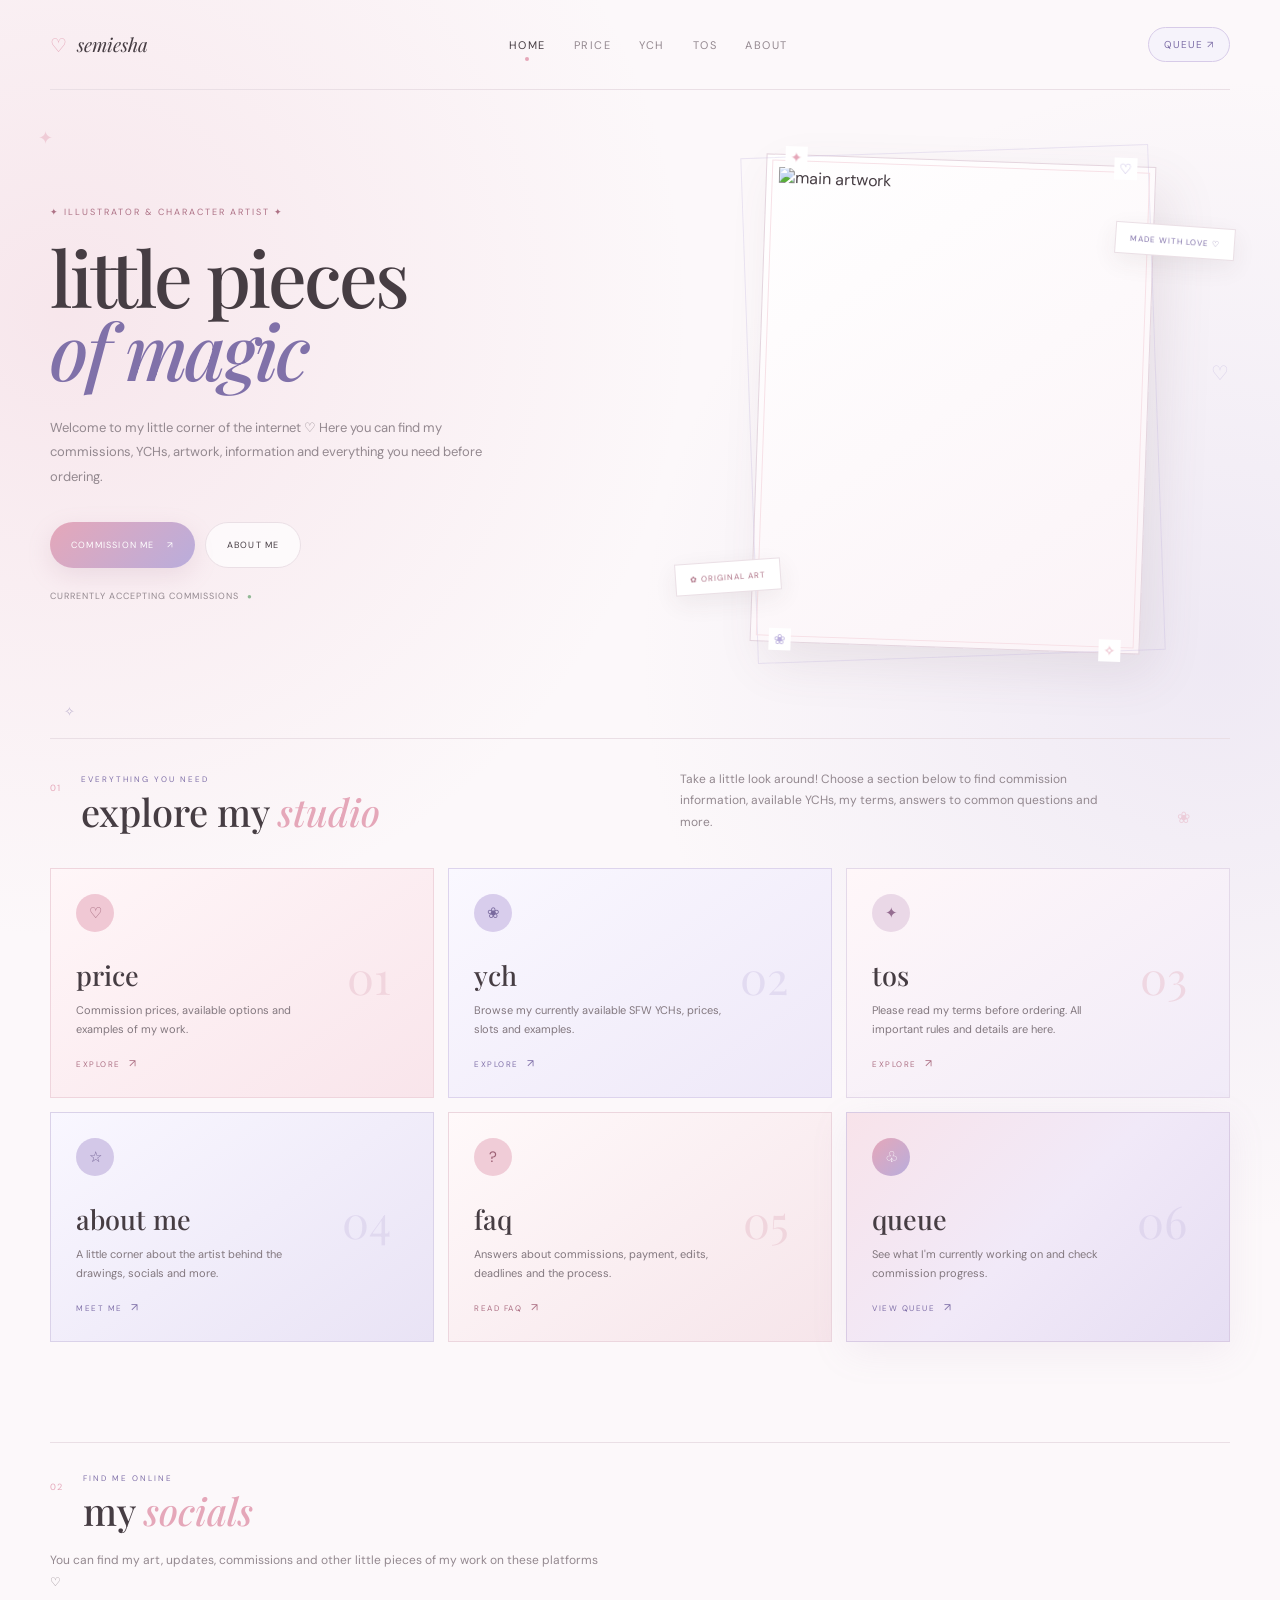
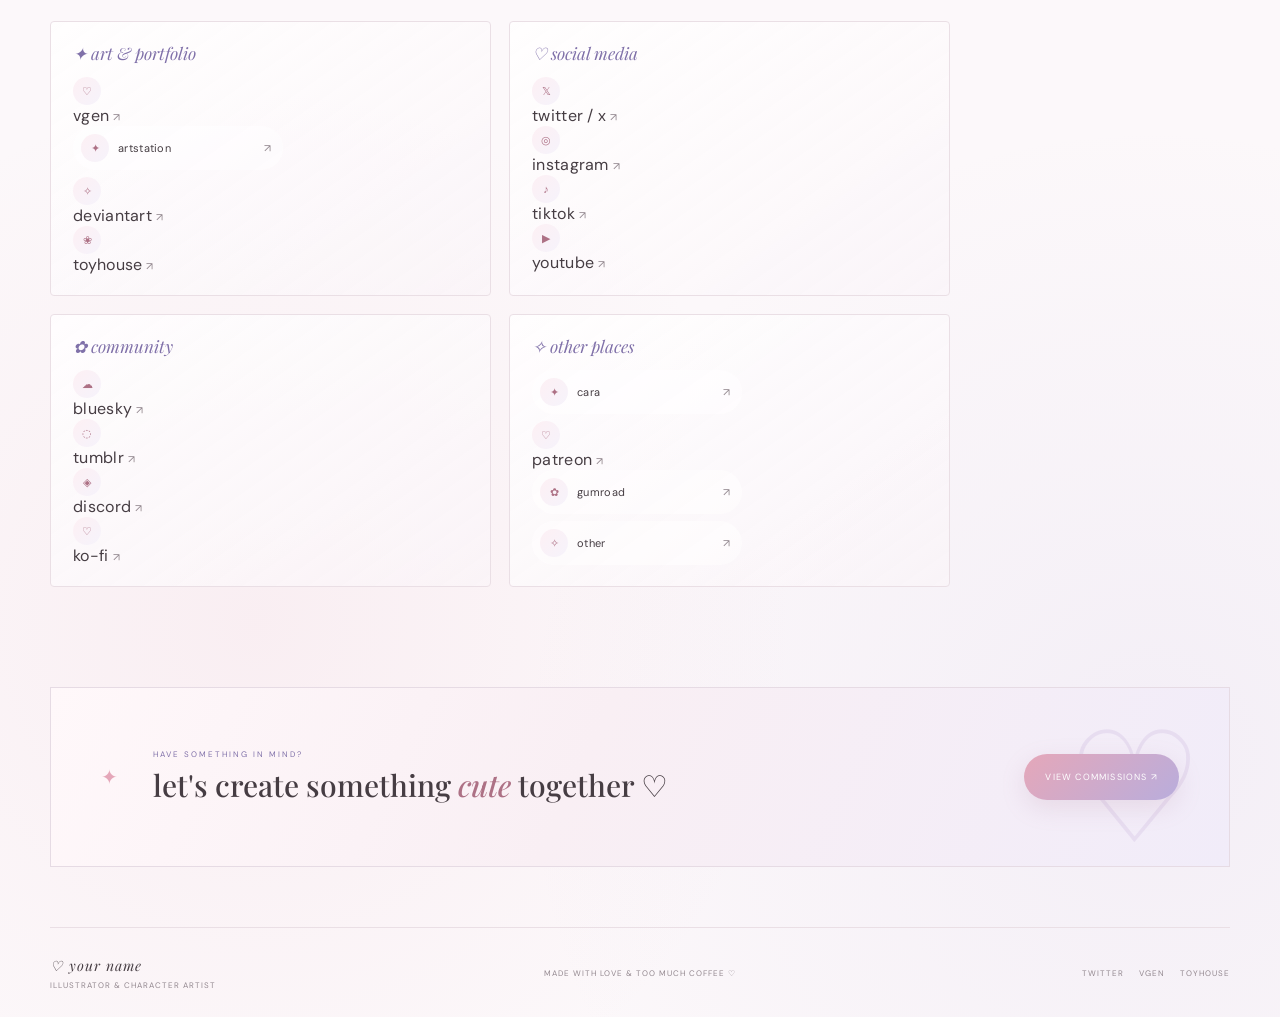
==== commit b5c73362: "Update index.html" ====
--- a/index.html
+++ b/index.html
@@ -363,7 +363,7 @@
             ✦ art & portfolio
         </span>
 
-        <a href="#" target="_blank" class="social-link">
+        <a href="#" target="_blank" class="https://vgen.co/semiesha">
             <span class="social-icon">♡</span>
             <span class="social-name">vgen</span>
             <span class="social-arrow">↗</span>
@@ -375,13 +375,13 @@
             <span class="social-arrow">↗</span>
         </a>
 
-        <a href="#" target="_blank" class="social-link">
+        <a href="#" target="_blank" class="https://www.deviantart.com/semiesha">
             <span class="social-icon">✧</span>
             <span class="social-name">deviantart</span>
             <span class="social-arrow">↗</span>
         </a>
 
-        <a href="#" target="_blank" class="social-link">
+        <a href="#" target="_blank" class="https://toyhou.se/Semiesha">
             <span class="social-icon">❀</span>
             <span class="social-name">toyhouse</span>
             <span class="social-arrow">↗</span>
@@ -398,25 +398,25 @@
             ♡ social media
         </span>
 
-        <a href="#" target="_blank" class="social-link">
+        <a href="#" target="_blank" class="https://x.com/semieshaart">
             <span class="social-icon">𝕏</span>
             <span class="social-name">twitter / x</span>
             <span class="social-arrow">↗</span>
         </a>
 
-        <a href="#" target="_blank" class="social-link">
+        <a href="#" target="_blank" class="https://www.instagram.com/semiesha.art/">
             <span class="social-icon">◎</span>
             <span class="social-name">instagram</span>
             <span class="social-arrow">↗</span>
         </a>
 
-        <a href="#" target="_blank" class="social-link">
+        <a href="#" target="_blank" class="https://www.tiktok.com/@semieshaart  ">
             <span class="social-icon">♪</span>
             <span class="social-name">tiktok</span>
             <span class="social-arrow">↗</span>
         </a>
 
-        <a href="#" target="_blank" class="social-link">
+        <a href="#" target="_blank" class="https://www.youtube.com/@Semiesha">
             <span class="social-icon">▶</span>
             <span class="social-name">youtube</span>
             <span class="social-arrow">↗</span>
@@ -433,25 +433,25 @@
             ✿ community
         </span>
 
-        <a href="#" target="_blank" class="social-link">
+        <a href="#" target="_blank" class="https://bsky.app/profile/semiesha.bsky.social">
             <span class="social-icon">☁</span>
             <span class="social-name">bluesky</span>
             <span class="social-arrow">↗</span>
         </a>
 
-        <a href="#" target="_blank" class="social-link">
+        <a href="#" target="_blank" class="https://www.tumblr.com/semiesha">
             <span class="social-icon">◌</span>
             <span class="social-name">tumblr</span>
             <span class="social-arrow">↗</span>
         </a>
 
-        <a href="#" target="_blank" class="social-link">
+        <a href="#" target="_blank" class="https://discord.com/invite/tYMb4R9cDY">
             <span class="social-icon">◈</span>
             <span class="social-name">discord</span>
             <span class="social-arrow">↗</span>
         </a>
 
-        <a href="#" target="_blank" class="social-link">
+        <a href="#" target="_blank" class="https://ko-fi.com/semiesha">
             <span class="social-icon">♡</span>
             <span class="social-name">ko-fi</span>
             <span class="social-arrow">↗</span>
@@ -474,7 +474,7 @@
             <span class="social-arrow">↗</span>
         </a>
 
-        <a href="#" target="_blank" class="social-link">
+        <a href="#" target="_blank" class="https://www.patreon.com/cw/Semiesha">
             <span class="social-icon">♡</span>
             <span class="social-name">patreon</span>
             <span class="social-arrow">↗</span>
--- a/css/style.css
+++ b/css/style.css
@@ -4379,286 +4379,327 @@
 }
 
 /* =========================================================
-SOCIALS
+   SOCIALS
+   compact soft profile style
 ========================================================= */
 
 .socials {
 
-```
-padding: 30px 0 100px;
-
-border-top: 1px solid var(--border);
-```
-
-}
+    padding: 30px 0 100px;
+
+    border-top: 1px solid var(--border);
+}
+
 
 /* HEADER */
 
 .socials .section-heading {
 
-```
-margin-bottom: 20px;
-```
-
+    margin-bottom: 18px;
 }
 
 .socials .section-heading h2 {
 
-```
-font-family: var(--serif);
-
-font-weight: 500;
-
-font-size: 38px;
-
-line-height: 1.1;
-```
-
+    font-family: var(--serif);
+
+    font-weight: 500;
+
+    font-size: 38px;
+
+    line-height: 1.1;
 }
 
 .socials .section-heading h2 em {
 
-```
-color: var(--pink);
-
-font-weight: 500;
-```
-
-}
+    color: var(--pink);
+
+    font-weight: 500;
+}
+
 
 /* DESCRIPTION */
 
 .socials-intro {
 
-```
-max-width: 560px;
-
-margin-bottom: 40px;
-
-color: var(--muted);
-
-font-size: 12px;
-
-line-height: 1.8;
-```
-
-}
-
-/* SOCIALS GRID */
+    max-width: 560px;
+
+    margin-bottom: 28px;
+
+    color: var(--muted);
+
+    font-size: 12px;
+
+    line-height: 1.8;
+}
+
+
+/* =========================================================
+   SOCIALS GRID
+========================================================= */
 
 .socials-list {
 
-```
-display: grid;
-
-grid-template-columns: repeat(2, 1fr);
-
-gap: 16px;
-```
-
-}
-
-/* CATEGORY BOX */
+    display: grid;
+
+    grid-template-columns:
+        repeat(2, minmax(0, 1fr));
+
+    gap: 18px;
+
+    max-width: 900px;
+}
+
+
+/* =========================================================
+   CATEGORY BOX
+========================================================= */
 
 .socials-category {
 
-```
-padding: 25px;
-
-background: rgba(255, 255, 255, .72);
-
-border: 1px solid var(--border);
-
-transition:
-    transform .3s ease,
-    box-shadow .3s ease,
-    border-color .3s ease;
-```
-
+    padding: 20px 22px;
+
+    background:
+        linear-gradient(
+            145deg,
+            rgba(255,255,255,.82),
+            rgba(250,244,248,.72)
+        );
+
+    border: 1px solid var(--border);
+
+    border-radius: 4px;
+
+    transition:
+        transform .3s ease,
+        box-shadow .3s ease,
+        border-color .3s ease;
 }
 
 .socials-category:hover {
 
-```
-transform: translateY(-5px);
-
-border-color: #dfcbd7;
-
-box-shadow:
-    0 15px 35px rgba(100, 70, 90, .08);
-```
-
-}
-
-/* CATEGORY TITLE */
+    transform: translateY(-4px);
+
+    border-color: #dfcbd7;
+
+    box-shadow:
+        0 12px 30px rgba(100,70,90,.07);
+}
+
+
+/* =========================================================
+   CATEGORY TITLE
+========================================================= */
 
 .socials-category-title {
 
-```
-display: block;
-
-margin-bottom: 12px;
-
-font-family: var(--serif);
-
-font-size: 18px;
-
-font-style: italic;
-
-color: var(--lavender-dark);
-```
-
-}
-
-/* LINKS */
+    display: block;
+
+    margin-bottom: 13px;
+
+    font-family: var(--serif);
+
+    font-size: 17px;
+
+    font-style: italic;
+
+    color: var(--lavender-dark);
+}
+
+
+/* =========================================================
+   SOCIAL LINKS
+========================================================= */
 
 .social-link {
 
-```
-display: flex;
-
-align-items: center;
-
-gap: 10px;
-
-padding: 11px 0;
-
-border-bottom: 1px solid var(--border);
-
-color: var(--text);
-
-font-size: 12px;
-
-transition:
-    color .2s ease,
-    padding-left .2s ease;
-```
-
+    display: flex;
+
+    align-items: center;
+
+    width: fit-content;
+
+    min-width: 210px;
+
+    gap: 9px;
+
+    padding: 7px 11px 7px 7px;
+
+    margin-bottom: 7px;
+
+    border: 1px solid transparent;
+
+    border-radius: 100px;
+
+    color: var(--text);
+
+    font-size: 11px;
+
+    background: rgba(255,255,255,.45);
+
+    transition:
+        color .2s ease,
+        background .2s ease,
+        border-color .2s ease,
+        transform .2s ease;
 }
 
 .social-link:last-child {
 
-```
-border-bottom: none;
-```
-
-}
+    margin-bottom: 0;
+}
+
+
+/* HOVER */
 
 .social-link:hover {
 
-```
-padding-left: 6px;
-
-color: var(--pink-dark);
-```
-
-}
-
-/* ICON */
+    padding-left: 7px;
+
+    color: var(--pink-dark);
+
+    background: var(--pink-pale);
+
+    border-color: #efd9e1;
+
+    transform: translateX(3px);
+}
+
+
+/* =========================================================
+   ICON
+========================================================= */
 
 .social-icon {
 
-```
-width: 27px;
-
-height: 27px;
-
-display: flex;
-
-align-items: center;
-
-justify-content: center;
-
-flex-shrink: 0;
-
-border-radius: 50%;
-
-background: var(--pink-pale);
-
-color: var(--pink-dark);
-
-font-size: 12px;
-```
-
-}
-
-/* NAME */
+    width: 28px;
+
+    height: 28px;
+
+    display: flex;
+
+    align-items: center;
+
+    justify-content: center;
+
+    flex-shrink: 0;
+
+    border-radius: 50%;
+
+    background:
+        linear-gradient(
+            135deg,
+            var(--pink-pale),
+            var(--lavender-pale)
+        );
+
+    color: var(--pink-dark);
+
+    font-size: 11px;
+
+    transition:
+        transform .25s ease,
+        background .25s ease;
+}
+
+.social-link:hover .social-icon {
+
+    transform: rotate(8deg);
+
+    background:
+        linear-gradient(
+            135deg,
+            var(--pink-light),
+            var(--lavender-light)
+        );
+}
+
+
+/* =========================================================
+   NAME
+========================================================= */
 
 .social-name {
 
-```
-flex: 1;
-
-text-transform: lowercase;
-
-letter-spacing: .3px;
-```
-
-}
-
-/* ARROW */
+    flex: 0 1 auto;
+
+    text-transform: lowercase;
+
+    letter-spacing: .3px;
+
+    white-space: nowrap;
+}
+
+
+/* =========================================================
+   ARROW
+========================================================= */
 
 .social-arrow {
 
-```
-color: var(--muted);
-
-font-size: 12px;
-
-transition:
-    transform .2s ease,
-    color .2s ease;
-```
-
+    margin-left: auto;
+
+    color: var(--muted);
+
+    font-size: 11px;
+
+    transition:
+        transform .2s ease,
+        color .2s ease;
 }
 
 .social-link:hover .social-arrow {
 
-```
-color: var(--pink-dark);
-
-transform:
-    translate(3px, -3px);
-```
-
-}
+    color: var(--pink-dark);
+
+    transform:
+        translate(2px, -2px);
+}
+
 
 /* =========================================================
-SOCIALS — MOBILE
+   MOBILE
 ========================================================= */
 
 @media (max-width: 850px) {
 
-```
-.socials {
-
-    padding: 30px 0 70px;
-}
-
-.socials-list {
-
-    grid-template-columns: 1fr;
-}
-```
-
-}
+    .socials {
+
+        padding: 30px 0 70px;
+    }
+
+    .socials-list {
+
+        grid-template-columns: 1fr;
+
+        max-width: 600px;
+    }
+
+    .social-link {
+
+        min-width: 200px;
+    }
+}
+
 
 @media (max-width: 500px) {
 
-```
-.socials .section-heading h2 {
-
-    font-size: 32px;
-}
-
-.socials-category {
-
-    padding: 20px;
-}
-```
-
-}
-
+    .socials .section-heading h2 {
+
+        font-size: 32px;
+    }
+
+    .socials-category {
+
+        padding: 18px;
+    }
+
+    .social-link {
+
+        width: 100%;
+
+        min-width: 0;
+    }
+}
 /* =========================================================
    CTA
 ========================================================= */
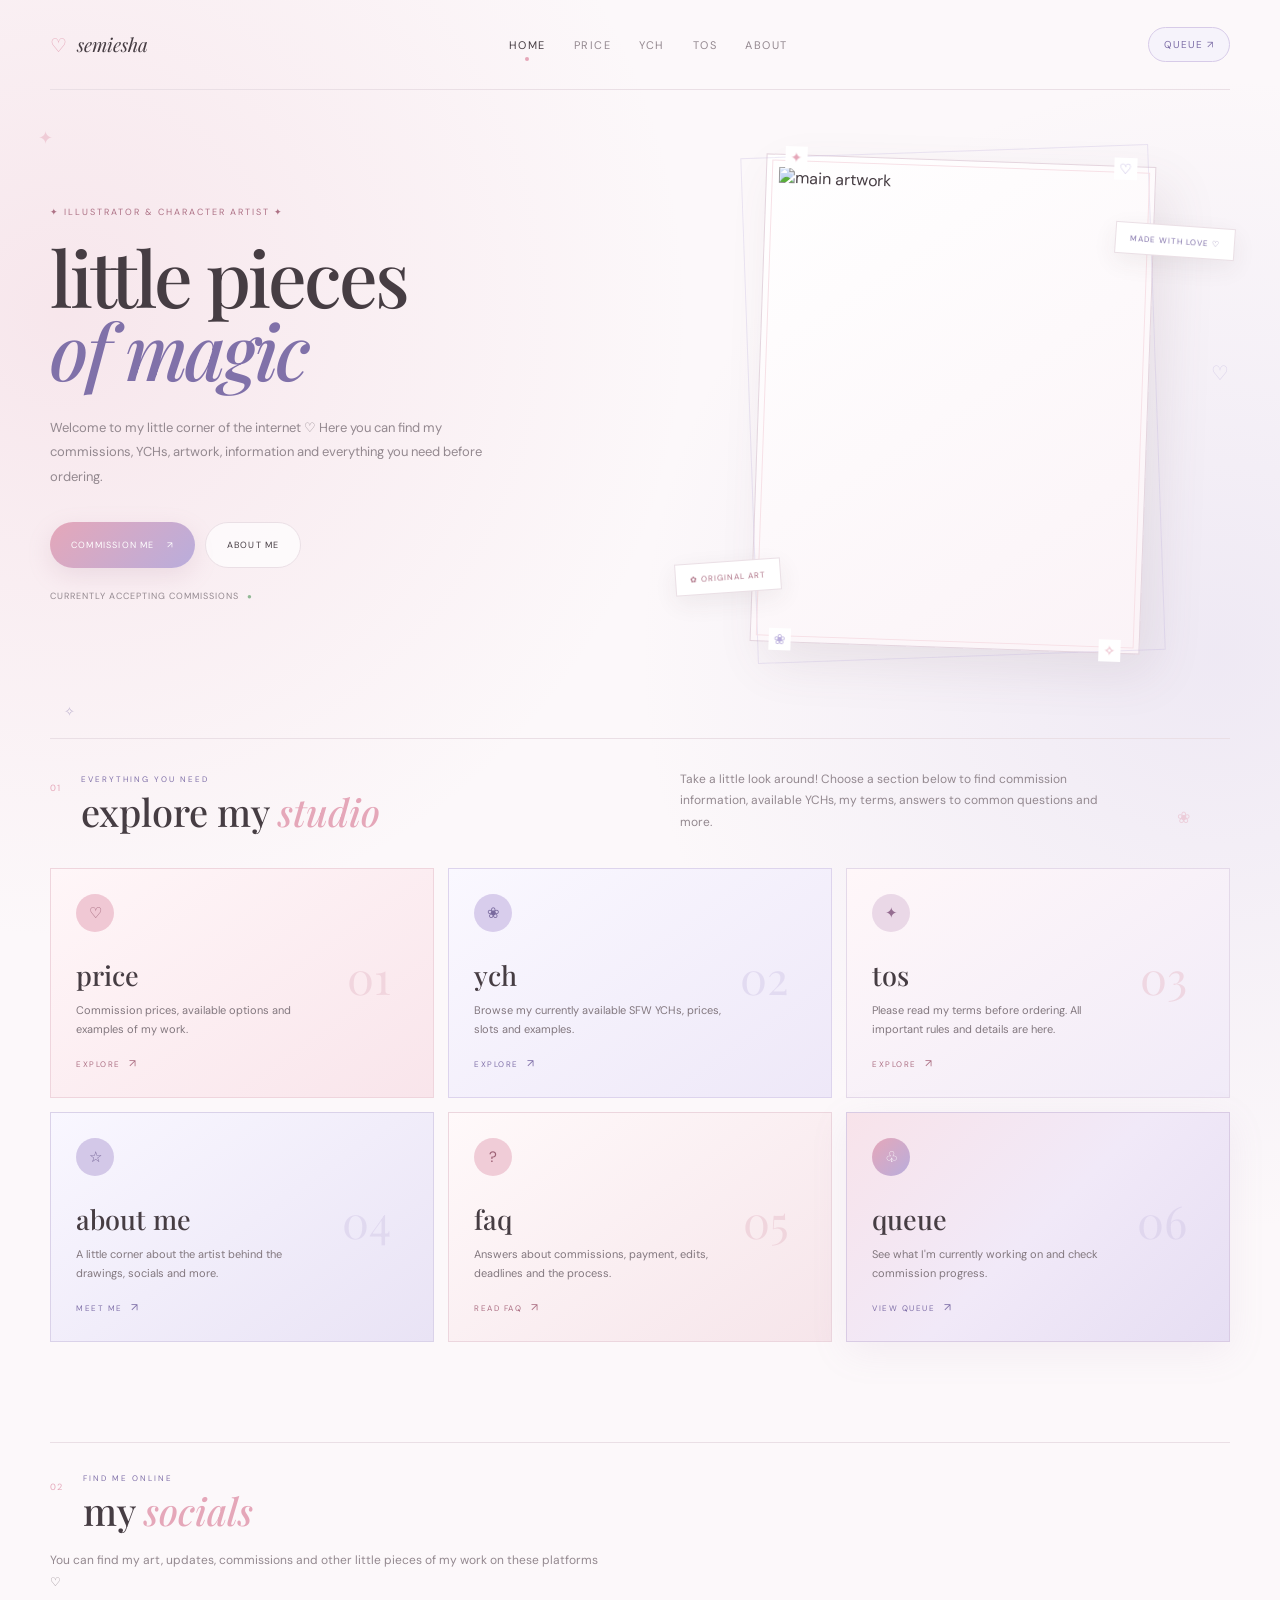
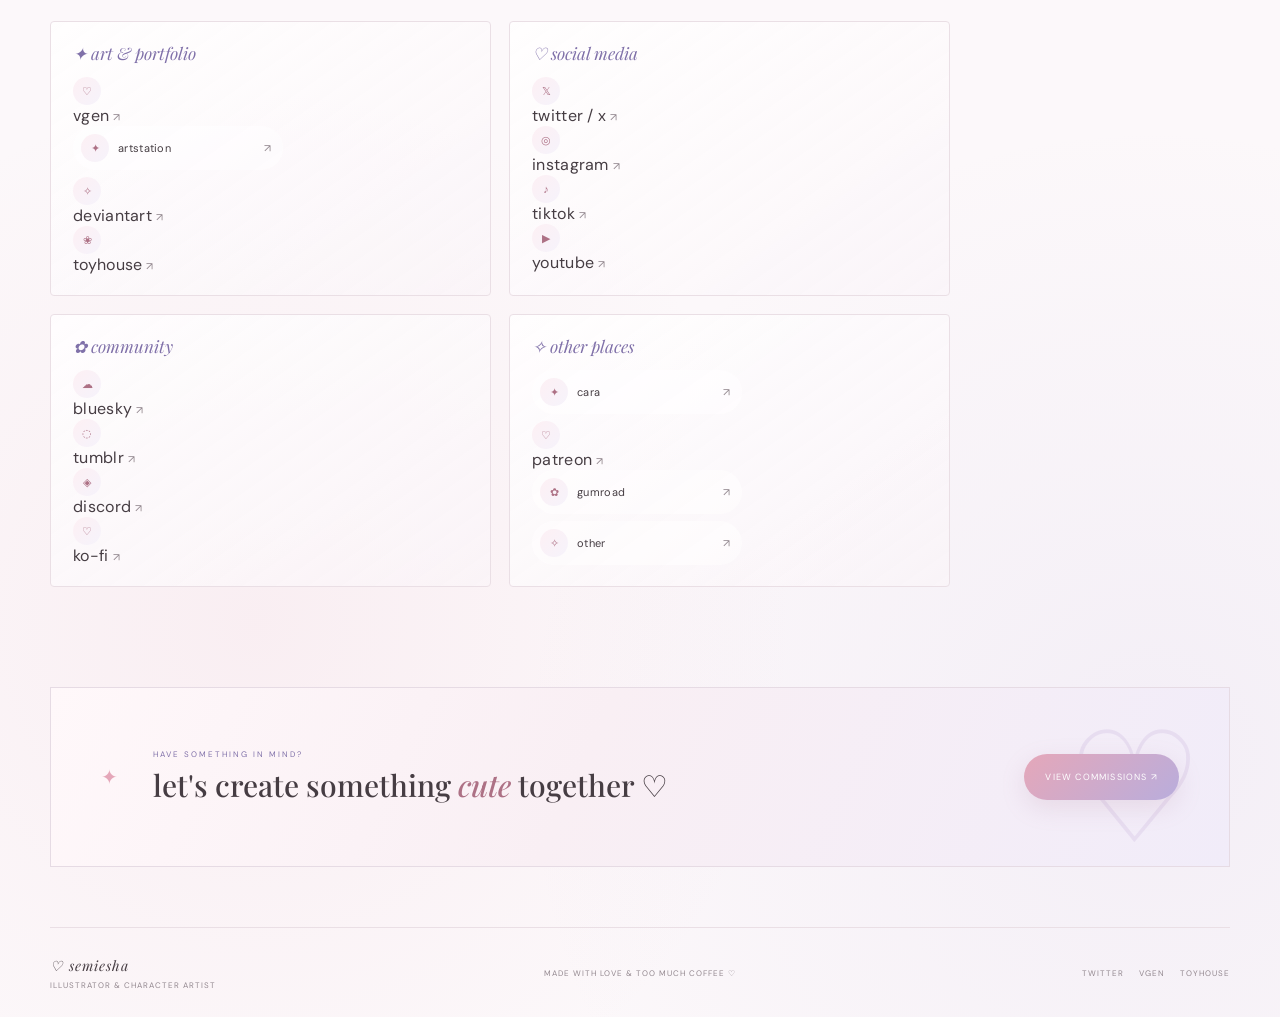
==== commit fb04ba01: "Update index.html" ====
--- a/index.html
+++ b/index.html
@@ -533,7 +533,7 @@
     <footer>
 
         <div class="footer-left">
-            <span class="footer-logo">♡ your name</span>
+            <span class="footer-logo">♡ semiesha</span>
             <span>illustrator & character artist</span>
         </div>
 
